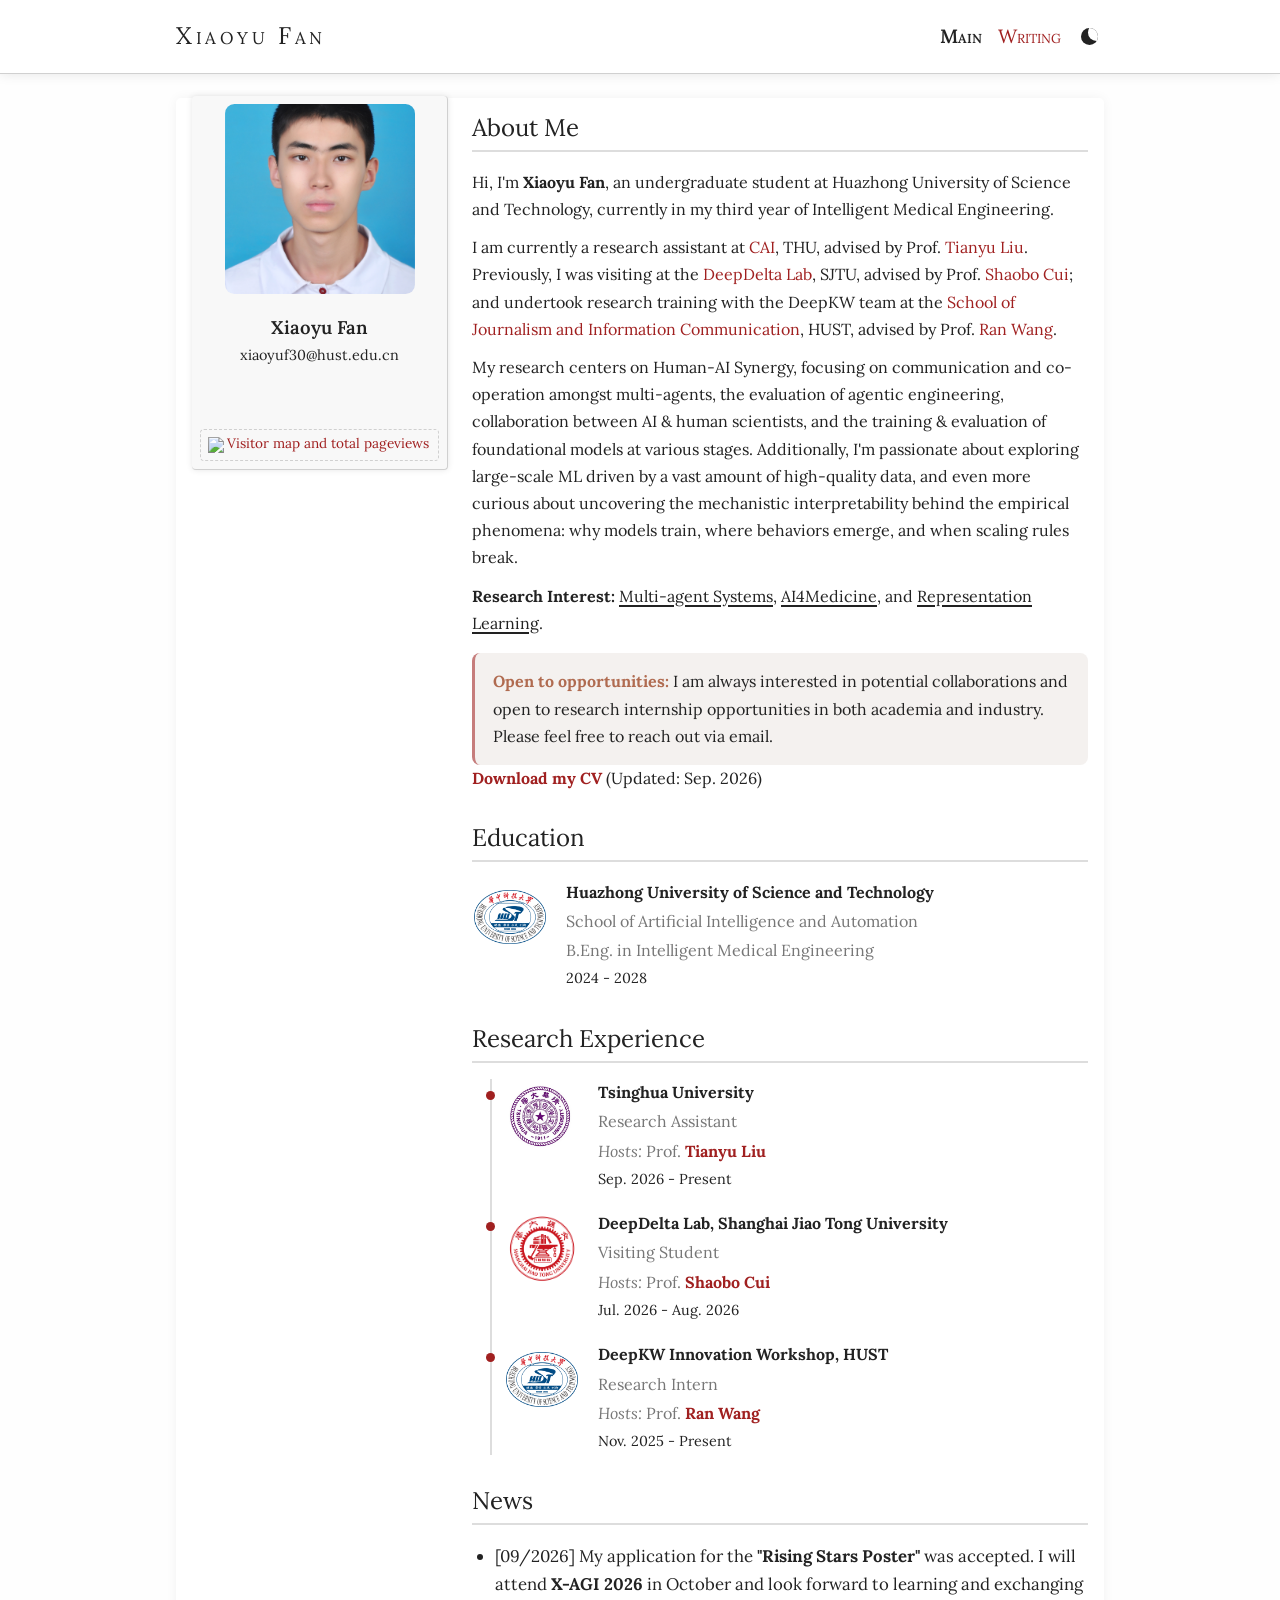
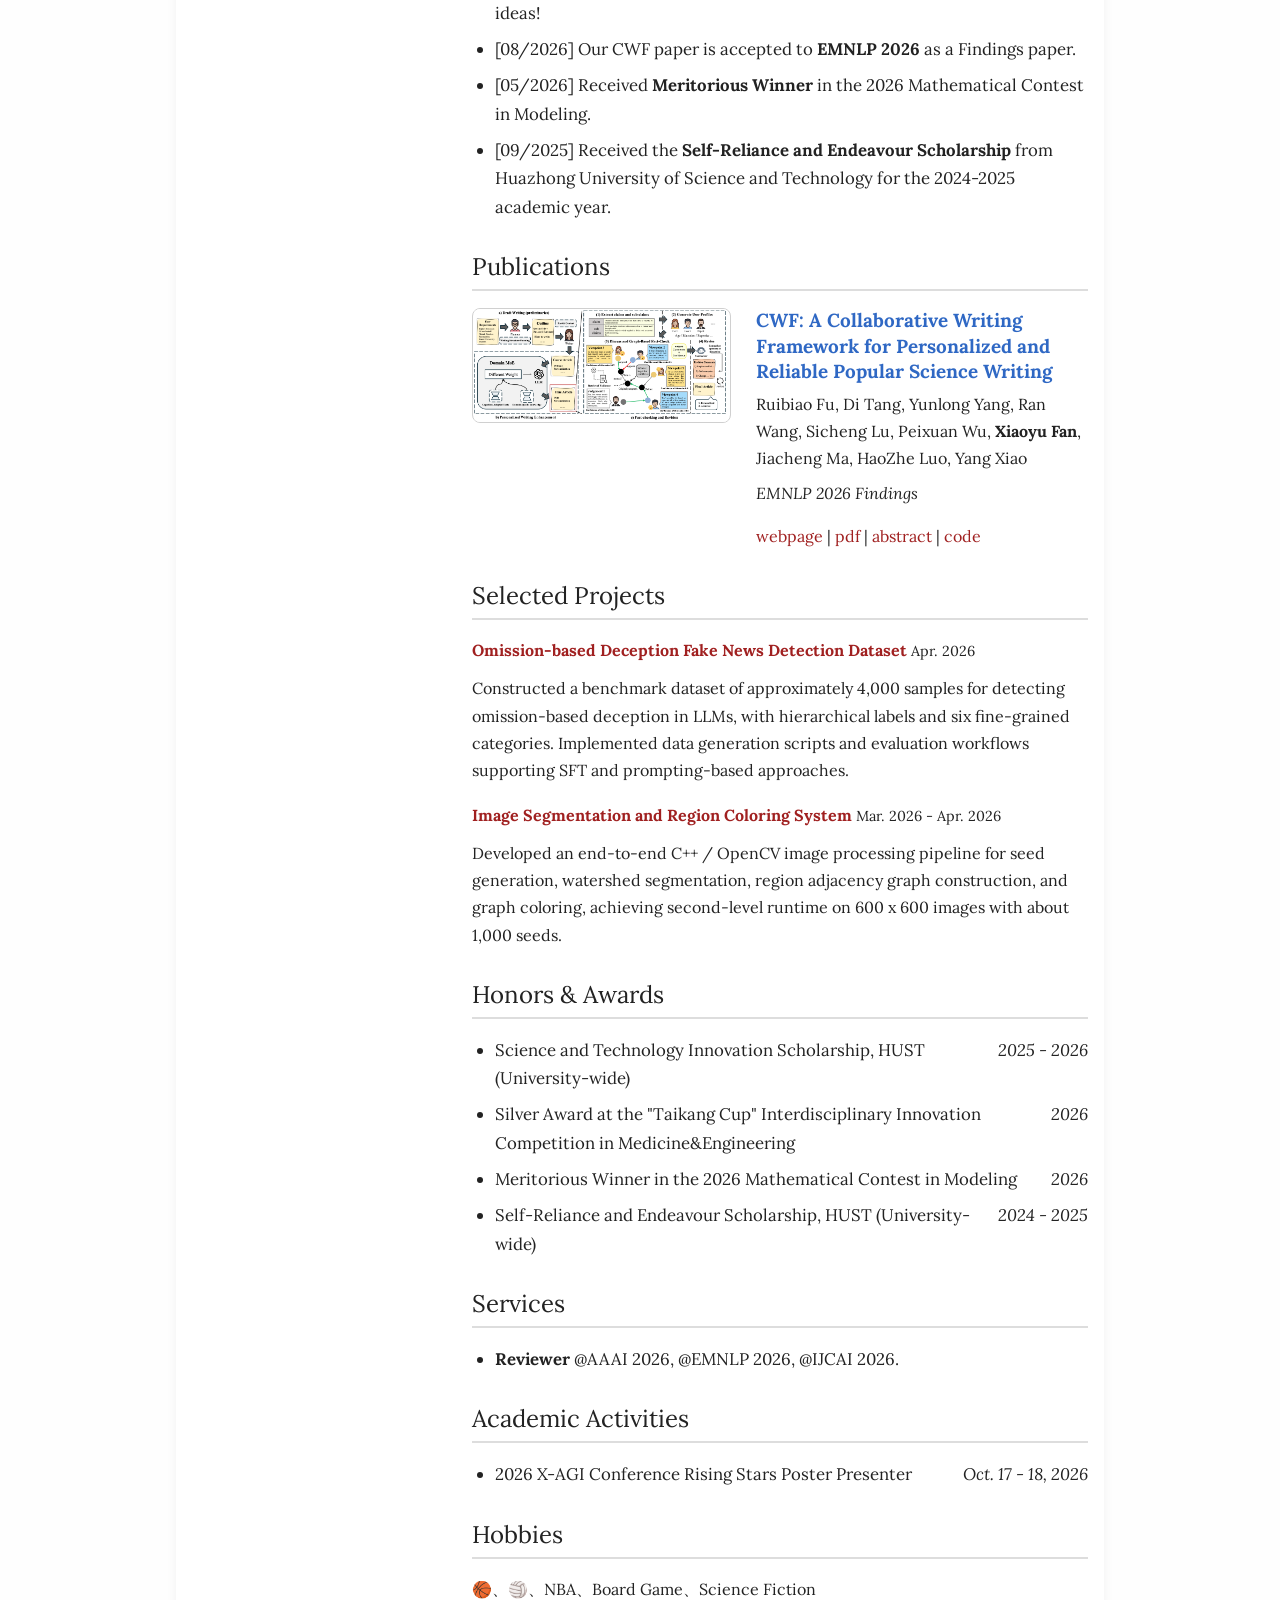
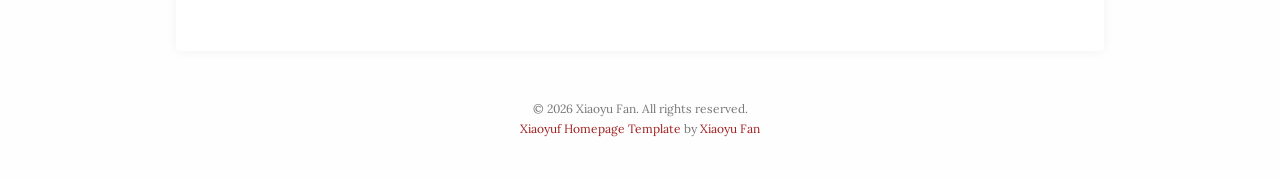
==== index.html @ ead78c70 "Update research introduction" ====
<!DOCTYPE html>
<html lang="en">
<head>
  <meta charset="UTF-8">
  <meta http-equiv="X-UA-Compatible" content="IE=edge">
  <meta name="viewport" content="width=device-width, initial-scale=1">
  <title>Xiaoyu Fan - Homepage</title>
  <meta name="description" content="Xiaoyu Fan's academic homepage for research, projects, publications, and writing.">
  <meta name="keywords" content="Xiaoyu Fan, academic homepage, artificial intelligence, machine learning, research">
  <link rel="icon" href="assets/img/favicon.jpg" type="image/jpeg">

  <link rel="stylesheet" href="https://cdnjs.cloudflare.com/ajax/libs/academicons/1.8.6/css/academicons.min.css" integrity="sha256-uFVgMKfistnJAfoCUQigIl+JfUaP47GrRKjf6CTPVmw=" crossorigin="anonymous">
  <script src="https://kit.fontawesome.com/a860a211d3.js" crossorigin="anonymous"></script>

  <link rel="stylesheet" href="assets/css/font_sans_serif.css">
  <script>try { document.documentElement.dataset.theme = localStorage.getItem('theme') === 'dark' ? 'dark' : 'light'; } catch (error) { document.documentElement.dataset.theme = 'light'; }</script>
  <link rel="stylesheet" href="assets/css/theme-luka.css?v=20260929-moon">
</head>
<body class="theme-luka">
  <nav class="top-nav">
    <div class="nav-container">
      <a class="nav-title" href="index.html">Xiaoyu Fan</a>
      <div class="nav-actions">
        <div class="nav-links fancy" aria-label="Primary navigation">
          <a class="active" href="index.html">Main</a>
          <a href="writing/index.html">Writing</a>
        </div>
        <button class="theme-toggle" type="button" aria-label="Switch to dark mode" title="Switch to dark mode"><span class="theme-moon" aria-hidden="true"></span><span class="theme-sun" aria-hidden="true">☼</span></button>
      </div>
    </div>
  </nav>

  <div class="wrapper">
    <main class="boxed main-layout">
      <header class="sidebar">
        <div class="profile-card">
          <a class="image avatar">
            <img src="assets/img/profile.jpg" alt="Xiaoyu Fan">
          </a>

          <h1 class="site-name">Xiaoyu Fan</h1>
          <p class="site-email">xiaoyuf30@hust.edu.cn</p>

          <div class="social-icons fancy">
            <a class="email-link" href="mailto:xiaoyuf30@hust.edu.cn" title="Email" aria-label="Email"><i class="fa-solid fa-envelope"></i></a>
            <a href="https://github.com/Fanxyjumping" title="GitHub" aria-label="GitHub"><i class="fa-brands fa-github"></i></a>
            <a href="https://scholar.google.com/citations?hl=zh-CN&amp;user=IFHWVOkAAAAJ" title="Google Scholar" aria-label="Google Scholar"><i class="ai ai-google-scholar"></i></a>
            <a href="https://www.linkedin.com/in/xiaoyuf06/" title="LinkedIn" aria-label="LinkedIn"><i class="fa-brands fa-linkedin"></i></a>
            <a href="https://x.com/ShayueFan" title="X" aria-label="X"><i class="fa-brands fa-x-twitter"></i></a>
            <span class="email-copy-status" role="status" aria-live="polite"></span>
          </div>

          <div class="visitor-card">
            <div class="visitor-card-body">
              <a href="https://mapmyvisitors.com/web/1c4mr" title="Visit tracker" target="_blank" rel="noopener">
                <img src="https://mapmyvisitors.com/map.png?cl=080808&amp;w=a&amp;t=y&amp;d=hDqYMrNHViLtYQD2DGAtNehIVOSUNPetPYnB7BPr9dw&amp;co=ffffff&amp;ct=808080&amp;v=4" alt="Visitor map and total pageviews" referrerpolicy="no-referrer">
              </a>
            </div>
          </div>
        </div>
      </header>

      <section class="content">
        <div class="section" id="about">
          <h2 class="section-title">About Me</h2>
          <div class="section-body">
            <p>Hi, I'm <strong>Xiaoyu Fan</strong>, an undergraduate student at Huazhong University of Science and Technology, currently in my third year of Intelligent Medical Engineering.</p>
            <p>I am currently a research assistant at <a href="https://collegeai.tsinghua.edu.cn/" target="_blank" rel="noopener">CAI</a>, THU, advised by Prof. <a href="https://helloworldlty.github.io/" target="_blank" rel="noopener">Tianyu Liu</a>. Previously, I was visiting at the <a href="https://deepdeltalab.github.io/team/" target="_blank" rel="noopener">DeepDelta Lab</a>, SJTU, advised by Prof. <a href="https://shaobo.info/" target="_blank" rel="noopener">Shaobo Cui</a>; and undertook research training with the DeepKW team at the <a href="https://sjic.hust.edu.cn/" target="_blank" rel="noopener">School of Journalism and Information Communication</a>, HUST, advised by Prof. <a href="https://sjic.hust.edu.cn/info/1168/8606.htm" target="_blank" rel="noopener">Ran Wang</a>.</p>
            <p>My research centers on Human-AI Synergy, focusing on communication and co-operation amongst multi-agents, the evaluation of agentic engineering, collaboration between AI &amp; human scientists, and the training &amp; evaluation of foundational models at various stages. Additionally, I'm passionate about exploring large-scale ML driven by a vast amount of high-quality data, and even more curious about uncovering the mechanistic interpretability behind the empirical phenomena: why models train, where behaviors emerge, and when scaling rules break.</p>
            <p><strong>Research Interest:</strong> <span class="research-keyword">Multi-agent Systems</span>, <span class="research-keyword">AI4Medicine</span>, and <span class="research-keyword">Representation Learning</span>.</p>
            <div class="opportunity-box">
              <strong>Open to opportunities:</strong> I am always interested in potential collaborations and open to research internship opportunities in both academia and industry. Please feel free to reach out via email.
            </div>
            <p><strong><a href="assets/cv/CV_XiaoyuFan.pdf?v=20260929" target="_blank" rel="noopener">Download my CV</a></strong> (Updated: Sep. 2026)</p>
          </div>
        </div>

        <div class="section" id="education">
          <h2 class="section-title">Education</h2>
          <div class="section-body">
            <div class="experience-item">
              <img src="assets/img/hust-logo.png" alt="Huazhong University of Science and Technology logo" class="institution-logo">
              <div class="experience-content">
                <p class="exp-title"><strong>Huazhong University of Science and Technology</strong></p>
                <p class="exp-detail">School of Artificial Intelligence and Automation</p>
                <p class="exp-detail">B.Eng. in Intelligent Medical Engineering</p>
                <p class="exp-period">2024 - 2028</p>
              </div>
            </div>
          </div>
        </div>

        <div class="section" id="experience">
          <h2 class="section-title">Research Experience</h2>
          <div class="section-body">
            <div class="timeline-item">
              <div class="experience-item">
                <img src="assets/img/tsinghua-logo.jpg" alt="Tsinghua University logo" class="institution-logo">
                <div class="experience-content">
                  <p class="exp-title"><strong>Tsinghua University</strong></p>
                  <p class="exp-detail">Research Assistant</p>
                  <p class="exp-detail"><em>Hosts:</em> Prof. <strong><a href="https://helloworldlty.github.io/" target="_blank" rel="noopener">Tianyu Liu</a></strong></p>
                  <p class="exp-period">Sep. 2026 - Present</p>
                </div>
              </div>
            </div>

            <div class="timeline-item">
              <div class="experience-item">
                <img src="assets/img/sjtu-logo.png" alt="Shanghai Jiao Tong University logo" class="institution-logo">
                <div class="experience-content">
                  <p class="exp-title"><strong>DeepDelta Lab, Shanghai Jiao Tong University</strong></p>
                  <p class="exp-detail">Visiting Student</p>
                  <p class="exp-detail"><em>Hosts:</em> Prof. <strong><a href="https://shaobo.info" target="_blank" rel="noopener">Shaobo Cui</a></strong></p>
                  <p class="exp-period">Jul. 2026 - Aug. 2026</p>
                </div>
              </div>
            </div>

            <div class="timeline-item">
              <div class="experience-item">
                <img src="assets/img/hust-logo.png" alt="Huazhong University of Science and Technology logo" class="institution-logo">
                <div class="experience-content">
                  <p class="exp-title"><strong>DeepKW Innovation Workshop, HUST</strong></p>
                  <p class="exp-detail">Research Intern</p>
                  <p class="exp-detail"><em>Hosts:</em> Prof. <strong><a href="https://sjic.hust.edu.cn/info/1168/8606.htm" target="_blank" rel="noopener">Ran Wang</a></strong></p>
                  <p class="exp-period">Nov. 2025 - Present</p>
                </div>
              </div>
            </div>
          </div>
        </div>

        <div class="section" id="news">
          <h2 class="section-title">News</h2>
          <div class="section-body">
            <ul class="news-list fancy">
              <li>[09/2026] My application for the <strong>"Rising Stars Poster"</strong> was accepted. I will attend <strong>X-AGI 2026</strong> in October and look forward to learning and exchanging ideas!</li>
              <li>[08/2026] Our CWF paper is accepted to <strong>EMNLP 2026</strong> as a Findings paper.</li>
              <li>[05/2026] Received <strong>Meritorious Winner</strong> in the 2026 Mathematical Contest in Modeling.</li>
              <li>[09/2025] Received the <strong>Self-Reliance and Endeavour Scholarship</strong> from Huazhong University of Science and Technology for the 2024-2025 academic year.</li>
            </ul>
          </div>
        </div>

        <div class="section" id="publications">
          <h2 class="section-title">Publications</h2>
          <div class="section-body">
            <div class="publication-card">
              <div class="publication-preview publication-preview-image">
                <img src="assets/img/overview-of-cwf.png" alt="Overview of the CWF collaborative writing framework" width="3785" height="1677">
              </div>
              <div class="publication-info fancy">
                <h3>CWF: A Collaborative Writing Framework for Personalized and Reliable Popular Science Writing</h3>
                <p class="publication-authors">Ruibiao Fu, Di Tang, Yunlong Yang, Ran Wang, Sicheng Lu, Peixuan Wu, <strong>Xiaoyu Fan</strong>, Jiacheng Ma, HaoZhe Luo, Yang Xiao</p>
                <p class="publication-venue"><em>EMNLP 2026 Findings</em></p>
                <div class="publication-links">
                  <a href="#">webpage</a> |
                  <a href="assets/pdf/CWF_EMNLP_2026_Findings.pdf">pdf</a> |
                  <button class="abstract-button" type="button" aria-expanded="false" aria-controls="publication-abstract">abstract</button> |
                  <a href="https://github.com/DPInnovationWorks/CWF">code</a>
                </div>
                <div class="publication-abstract" id="publication-abstract" hidden>
                  We introduce Personalized and Reliable Popular Science Writing, a novel task that requires adapting scientific explanations to audiences with different cognitive levels while preserving factual accuracy. However, improving personalization often introduces simplifications that increase the risk of hallucination and factual distortion. To address these challenges, we first construct a dataset of 39,134 entries and a reader-centric Personalized Science Communication Benchmark (PSCB) that jointly evaluates audience adaptation and factual accuracy. To reduce data and computational requirements while improving generalization across domains and audiences, we introduce DA-MoE, which explicitly decouples audience adaptation from domain knowledge through separate modeling. To enable robust verification and revision in evidence-scarce scenarios, a multi-agent fact-checking mechanism that augments limited evidence with role-specific agent debate and propagates confidence over a graph is proposed. Experiments on PSCB show that our approach achieves state-of-the-art performance.
                </div>
              </div>
            </div>
          </div>
        </div>

        <div class="section" id="projects">
          <h2 class="section-title">Selected Projects</h2>
          <div class="section-body">
            <div class="project-card fancy">
              <p><strong><a href="https://github.com/Fanxyjumping/omission-deception-benchmark">Omission-based Deception Fake News Detection Dataset</a></strong> <span class="exp-period">Apr. 2026</span></p>
              <p>Constructed a benchmark dataset of approximately 4,000 samples for detecting omission-based deception in LLMs, with hierarchical labels and six fine-grained categories. Implemented data generation scripts and evaluation workflows supporting SFT and prompting-based approaches.</p>
            </div>

            <div class="project-card fancy">
              <p><strong><a href="https://github.com/Fanxyjumping/sampling_colouring">Image Segmentation and Region Coloring System</a></strong> <span class="exp-period">Mar. 2026 - Apr. 2026</span></p>
              <p>Developed an end-to-end C++ / OpenCV image processing pipeline for seed generation, watershed segmentation, region adjacency graph construction, and graph coloring, achieving second-level runtime on 600 x 600 images with about 1,000 seeds.</p>
            </div>
          </div>
        </div>

        <div class="section" id="honors">
          <h2 class="section-title">Honors &amp; Awards</h2>
          <div class="section-body">
            <ul class="honors-list fancy">
              <li><div class="honor-row"><span>Science and Technology Innovation Scholarship, HUST (University-wide)</span><em class="honor-year">2025 - 2026</em></div></li>
              <li><div class="honor-row"><span>Silver Award at the "Taikang Cup" Interdisciplinary Innovation Competition in Medicine&amp;Engineering</span><em class="honor-year">2026</em></div></li>
              <li><div class="honor-row"><span>Meritorious Winner in the 2026 Mathematical Contest in Modeling</span><em class="honor-year">2026</em></div></li>
              <li><div class="honor-row"><span>Self-Reliance and Endeavour Scholarship, HUST (University-wide)</span><em class="honor-year">2024 - 2025</em></div></li>
            </ul>
          </div>
        </div>

        <div class="section" id="services">
          <h2 class="section-title">Services</h2>
          <div class="section-body">
            <ul class="news-list fancy">
              <li><strong>Reviewer</strong> @AAAI 2026, @EMNLP 2026, @IJCAI 2026.</li>
            </ul>
          </div>
        </div>

        <div class="section" id="academic-activities">
          <h2 class="section-title">Academic Activities</h2>
          <div class="section-body">
            <ul class="honors-list fancy">
              <li><div class="honor-row"><span>2026 X-AGI Conference Rising Stars Poster Presenter</span><em class="honor-year">Oct. 17 - 18, 2026</em></div></li>
            </ul>
          </div>
        </div>

        <div class="section" id="hobbies">
          <h2 class="section-title">Hobbies</h2>
          <div class="section-body">
            <p>🏀、🏐、NBA、Board Game、Science Fiction</p>
          </div>
        </div>
      </section>
    </main>

    <footer class="site-footer">
      <p>
        &copy; 2026 Xiaoyu Fan. All rights reserved.
        <br>
        <span class="template-credit"><a href="https://github.com/Fanxyjumping/Xiaoyuf-homepage-template">Xiaoyuf Homepage Template</a> by <a href="https://fanxyjumping.github.io">Xiaoyu Fan</a></span>
      </p>
    </footer>
  </div>

  <script src="assets/js/scale.fix.js"></script>
  <script src="assets/js/theme.js?v=20260929"></script>
  <script>
    (function() {
      const abstractButton = document.querySelector('.abstract-button');
      const abstractPanel = document.getElementById('publication-abstract');

      if (!abstractButton || !abstractPanel) {
        return;
      }

      abstractButton.addEventListener('click', function() {
        const shouldOpen = abstractPanel.hasAttribute('hidden');
        abstractPanel.toggleAttribute('hidden', !shouldOpen);
        abstractButton.setAttribute('aria-expanded', String(shouldOpen));
      });
    })();
  </script>
</body>
</html>
---- assets/css/font_sans_serif.css ----
@import url("https://fonts.googleapis.com/css2?family=Lora:wght@400;500;600&display=swap");
---- assets/css/theme-luka.css ----
/* ============================================
   Luka Homepage adapted with Carlini-inspired
   typography, colors, navigation, and writing pages.
   ============================================ */

html {
  scroll-behavior: smooth;
}

body {
  margin: 0;
}

body.theme-luka,
body.theme-luka *,
body.theme-luka *::before,
body.theme-luka *::after {
  box-sizing: border-box;
}

:root {
  --page-bg: #fefefe;
  --panel-bg: #ffffff;
  --soft-bg: #f8f8f8;
  --text: #222222;
  --muted: #777777;
  --border: #d0d0d0;
  --light-border: #dddddd;
  --accent: #a02020;
  --accent-hover: #c03030;
  --accent-rule: #c44;
  --shadow: rgba(0, 0, 0, 0.08);
  --opportunity-bg: #f4f1ef;
  --nav-bg: #ffffff;
  --preview-bg: #ffffff;
  --preview-shade: rgba(0, 0, 0, 0.02);
  --hairline: rgba(0, 0, 0, 0.2);
}

:root[data-theme="dark"] {
  color-scheme: dark;
  --page-bg: #171717;
  --panel-bg: #1b1b1b;
  --soft-bg: #242424;
  --text: #ffffff;
  --muted: #b6b6b6;
  --border: #515151;
  --light-border: #494949;
  --opportunity-bg: #282323;
  --nav-bg: #1b1b1b;
  --preview-bg: #ffffff;
  --preview-shade: rgba(255, 255, 255, 0.02);
  --hairline: rgba(255, 255, 255, 0.25);
}

body.theme-luka {
  background: var(--page-bg);
  color: var(--text);
  font-family: "Lora", Georgia, "Times New Roman", serif;
  font-size: 16px;
  line-height: 1.7;
  text-rendering: optimizeLegibility;
}

body.theme-luka a {
  color: var(--accent);
  text-decoration: none;
}

body.theme-luka a:hover {
  color: var(--accent-hover);
}

body.theme-luka .fancy a {
  position: relative;
}

body.theme-luka .fancy a::before {
  content: "";
  position: absolute;
  display: block;
  width: 100%;
  height: 2px;
  bottom: 0;
  left: 0;
  background-color: var(--accent-rule);
  transform: scaleX(0);
  transition: transform 0.3s ease;
}

body.theme-luka .fancy a:hover::before {
  transform: scaleX(0.99);
}

body.theme-luka .top-nav {
  width: 100%;
  min-height: 3.5em;
  padding: 1em 0;
  background: var(--nav-bg);
  border-bottom: 1px solid var(--border);
  box-shadow: 0 0 12px rgba(0, 0, 0, 0.1);
  position: sticky;
  top: 0;
  z-index: 1000;
}

body.theme-luka .nav-container {
  width: 100%;
  max-width: 60em;
  margin: 0 auto;
  padding: 0 1em;
  display: flex;
  align-items: center;
  justify-content: space-between;
  gap: 2em;
}

body.theme-luka .nav-title {
  color: var(--text);
  font-size: 150%;
  font-variant: small-caps;
  letter-spacing: 0.15em;
  white-space: nowrap;
}

body.theme-luka .nav-links {
  display: flex;
  align-items: center;
  gap: 0.8em;
  font-size: 120%;
  font-variant: small-caps;
}

body.theme-luka .nav-actions {
  display: flex;
  align-items: center;
  gap: 0.9em;
  flex-shrink: 0;
}

body.theme-luka .theme-toggle {
  width: 1.5em;
  height: 1.5em;
  display: inline-flex;
  align-items: center;
  justify-content: center;
  padding: 0;
  border: 0;
  background: transparent;
  color: var(--text);
  font: inherit;
  font-size: 1.2em;
  line-height: 1;
  cursor: pointer;
}

body.theme-luka .theme-moon {
  position: relative;
  display: block;
  width: 0.9em;
  height: 0.9em;
  overflow: hidden;
  border-radius: 50%;
  background: currentColor;
}

body.theme-luka .theme-moon::after {
  content: "";
  position: absolute;
  top: -0.2em;
  left: 0.35em;
  width: 0.9em;
  height: 0.9em;
  border-radius: 50%;
  background: var(--nav-bg);
}

body.theme-luka .theme-toggle:hover {
  opacity: 0.7;
}

body.theme-luka .theme-toggle:focus-visible {
  outline: 2px solid var(--accent);
  outline-offset: 3px;
}

body.theme-luka .theme-sun,
:root[data-theme="dark"] body.theme-luka .theme-moon {
  display: none;
}

:root[data-theme="dark"] body.theme-luka .theme-sun {
  display: inline;
}

body.theme-luka .nav-links a {
  color: var(--accent);
}

body.theme-luka .nav-links a.active {
  color: var(--text);
  font-weight: 600;
}

body.theme-luka .wrapper {
  width: 100%;
  max-width: 60em;
  margin: 0 auto;
  padding: 1.5em 1em 1em;
}

body.theme-luka .main-layout {
  display: grid;
  grid-template-columns: 16em minmax(0, 1fr);
  gap: 1.5em;
  align-items: start;
}

body.theme-luka .boxed {
  background: var(--panel-bg);
  border-radius: 5px;
  box-shadow: 0 0 12px rgba(0, 0, 0, 0.05);
  padding: 1em;
}

body.theme-luka .sidebar {
  position: fixed;
  top: 6em;
  left: max(2em, calc(50% - 30em + 2em));
  width: 16em;
  z-index: 10;
}

body.theme-luka .profile-card {
  background: var(--soft-bg);
  border-right: 1px solid var(--border);
  border-bottom: 1px solid var(--border);
  border-radius: 4px;
  box-shadow: 0 0 6px rgba(0, 0, 0, 0.1);
  padding: 8px;
  text-align: center;
}

body.theme-luka .image.avatar {
  display: block;
  margin: 0 auto 0.8em;
}

body.theme-luka .image.avatar img {
  width: 100%;
  max-width: 190px;
  aspect-ratio: 1;
  border-radius: 5%;
  object-fit: cover;
}

body.theme-luka .site-name {
  margin: 0;
  color: var(--text);
  font-size: 1.15em;
  font-weight: 600;
  line-height: 1.35;
}

body.theme-luka .site-email {
  margin: 0.2em 0 0.55em;
  color: var(--text);
  font-size: 0.9em;
  word-break: break-all;
}

body.theme-luka .social-icons {
  position: relative;
  display: flex;
  justify-content: center;
  align-items: center;
  flex-wrap: nowrap;
  gap: 0.35em;
}

body.theme-luka .email-copy-status {
  position: absolute;
  top: 100%;
  left: 0;
  right: 0;
  min-height: 1.2em;
  color: var(--text);
  font-size: 0.75em;
  line-height: 1.2;
  pointer-events: none;
}

body.theme-luka .social-icons a {
  width: 1.7em;
  height: 1.7em;
  display: inline-flex;
  align-items: center;
  justify-content: center;
  font-size: 1.25em;
  line-height: 1;
  white-space: nowrap;
}

body.theme-luka .visitor-card {
  margin: 1.25em auto 0;
  padding: 0.45em;
  border: 1px dashed var(--border);
  border-radius: 4px;
  color: var(--muted);
  text-align: center;
}

body.theme-luka .visitor-card-title {
  margin-bottom: 0.4em;
  color: var(--text);
  font-size: 0.95em;
  font-variant: small-caps;
  letter-spacing: 0.08em;
}

body.theme-luka .visitor-card-body {
  font-size: 0.85em;
  line-height: 1;
}

body.theme-luka .visitor-card-body img {
  display: block;
  width: 100%;
  height: auto;
  border: 0;
}

body.theme-luka .content {
  grid-column: 2;
  min-width: 0;
}

body.theme-luka .section {
  margin-bottom: 2em;
}

body.theme-luka .section-title,
body.theme-luka .page-title {
  margin: 0 0 0.7em;
  padding-bottom: 0.35em;
  border-bottom: 2px solid var(--light-border);
  color: var(--text);
  font-size: 1.5em;
  font-weight: 400;
  line-height: 1.15;
}

body.theme-luka .section-body p,
body.theme-luka .article-body p {
  margin: 0 0 0.7em;
}

body.theme-luka .opportunity-box {
  margin-top: 1em;
  padding: 0.95em 1.1em;
  border-left: 3px solid rgba(160, 32, 32, 0.55);
  border-radius: 8px;
  background: var(--opportunity-bg);
  color: var(--text);
}

body.theme-luka .opportunity-box strong {
  color: #b06b50;
}

body.theme-luka .research-keyword {
  text-decoration-line: underline;
  text-decoration-color: var(--text);
  text-decoration-thickness: 1.5px;
  text-underline-offset: 0.16em;
}

body.theme-luka .timeline-item {
  position: relative;
  margin-left: 1.1em;
  padding-left: 0.8em;
  padding-bottom: 1.1em;
  border-left: 2px solid var(--light-border);
}

body.theme-luka .timeline-item:last-child {
  padding-bottom: 0;
}

body.theme-luka .timeline-item::before {
  content: "";
  position: absolute;
  left: -0.38em;
  top: 0.7em;
  width: 0.6em;
  height: 0.6em;
  border-radius: 50%;
  background: var(--accent);
}

body.theme-luka .experience-item {
  display: flex;
  align-items: flex-start;
  gap: 1.1em;
}

body.theme-luka .institution-logo {
  width: 76px;
  height: 76px;
  flex-shrink: 0;
  object-fit: contain;
  padding: 2px;
}

body.theme-luka .experience-content p {
  margin: 0 0 0.12em;
}

body.theme-luka .exp-title {
  color: var(--text);
}

body.theme-luka .exp-detail,
body.theme-luka .pub-content .author {
  color: var(--muted);
}

body.theme-luka .exp-period,
body.theme-luka .pub-content .periodical,
body.theme-luka .post-date,
body.theme-luka .article-date {
  font-size: 0.9em;
}

body.theme-luka .exp-period {
  color: var(--text);
}

body.theme-luka .pub-content .periodical,
body.theme-luka .post-date,
body.theme-luka .article-date {
  color: var(--muted);
}

body.theme-luka .publications ol.bibliography {
  list-style: none;
  padding: 0;
  margin: 0;
}

body.theme-luka .publications ol.bibliography li {
  margin-bottom: 1em;
  padding-left: 1em;
  border-left: 3px solid var(--light-border);
}

body.theme-luka .pub-content .title {
  color: var(--text);
  font-weight: 600;
}

body.theme-luka .project-card {
  line-height: 1.7;
}

body.theme-luka .project-card + .project-card {
  margin-top: 1.1em;
}

body.theme-luka .honors-list {
  margin: 0;
  padding-left: 1.35em;
  color: var(--text);
  font-size: 1.05em;
  font-weight: 400;
}

body.theme-luka .honors-list li {
  margin-bottom: 0.45em;
  padding-bottom: 0;
}

body.theme-luka .honor-row {
  display: grid;
  grid-template-columns: minmax(0, 1fr) auto;
  align-items: baseline;
  gap: 1em;
}

body.theme-luka .honor-year {
  color: var(--text);
  font-style: italic;
  font-weight: 400;
  white-space: nowrap;
}

body.theme-luka .news-list {
  margin: 0;
  padding-left: 1.35em;
  font-size: 1.05em;
}

body.theme-luka .news-list li {
  margin-bottom: 0.45em;
  padding-bottom: 0;
}

body.theme-luka .publication-card {
  display: grid;
  grid-template-columns: minmax(180px, 42%) minmax(0, 1fr);
  gap: 1.6em;
  align-items: start;
}

body.theme-luka .publication-preview {
  min-height: 150px;
  aspect-ratio: 16 / 9;
  display: flex;
  align-items: center;
  justify-content: center;
  border: 1px dashed var(--border);
  border-radius: 8px;
  background:
    linear-gradient(135deg, rgba(160, 32, 32, 0.06), var(--preview-shade)),
    var(--soft-bg);
  color: var(--muted);
  text-align: center;
  padding: 1em;
}

body.theme-luka .publication-preview-image {
  min-height: 0;
  aspect-ratio: 3785 / 1677;
  padding: 0;
  overflow: hidden;
  border-style: solid;
  background: var(--preview-bg);
}

body.theme-luka .publication-preview img {
  width: 100%;
  height: 100%;
  max-width: 100%;
  display: block;
  object-fit: contain;
}

body.theme-luka .publication-info h3 {
  margin: 0 0 0.35em;
  color: #2f68c4;
  font-size: 1.18em;
  line-height: 1.35;
}

body.theme-luka .publication-info p {
  margin: 0 0 0.45em;
}

body.theme-luka .publication-authors,
body.theme-luka .publication-venue {
  color: var(--text);
}

body.theme-luka .publication-links {
  margin-top: 1em;
}

body.theme-luka .abstract-button {
  padding: 0;
  border: 0;
  background: transparent;
  font: inherit;
  display: inline;
  color: var(--accent);
  cursor: pointer;
}

body.theme-luka .abstract-button:hover {
  color: var(--accent-hover);
}

body.theme-luka .publication-abstract {
  margin-top: 0.85em;
  color: var(--text);
  font-size: 0.9em;
  font-style: italic;
  line-height: 1.55;
}

body.theme-luka .writing-layout {
  max-width: 68em;
}

body.theme-luka .writing-grid {
  display: grid;
  grid-template-columns: 8em minmax(0, 1fr);
  gap: 1.2em;
  align-items: start;
}

body.theme-luka .year-sidebar {
  position: sticky;
  top: 6em;
  padding: 0.75em 0.55em;
}

body.theme-luka .year-sidebar-title {
  margin-bottom: 0.25em;
  color: var(--text);
  font-size: 1.05em;
  font-variant: small-caps;
}

body.theme-luka .year-sidebar-links {
  display: flex;
  flex-direction: column;
  gap: 0.15em;
  font-size: 1.15em;
  line-height: 1.45;
}

body.theme-luka .writing-content {
  min-width: 0;
}

body.theme-luka .writing-intro {
  margin-bottom: 1.4em;
}

body.theme-luka .post-list {
  list-style: none;
  padding: 0;
  margin: 0;
}

body.theme-luka .post-item {
  margin-bottom: 1.3em;
  padding-bottom: 1.1em;
  border-bottom: 1px solid var(--light-border);
}

body.theme-luka .post-title {
  margin: 0 0 0.2em;
  font-size: 1.12em;
  font-weight: 600;
}

body.theme-luka .post-summary {
  margin: 0.25em 0 0;
  color: var(--text);
}

body.theme-luka .article-header {
  margin-bottom: 1em;
}

body.theme-luka .article-title {
  margin: 0 0 0.35em;
  color: var(--text);
  font-size: 2em;
  font-weight: 400;
  line-height: 1.15;
}

body.theme-luka .article-meta {
  margin: 0;
  color: var(--muted);
}

body.theme-luka .article-body {
  padding-top: 0.5em;
  font-size: 14pt;
}

body.theme-luka .article-body h3 {
  margin: 1.4em 0 0.45em;
  font-size: 1.25em;
  font-weight: 400;
}

body.theme-luka .article-body img {
  display: block;
  max-width: 100%;
  height: auto;
  margin: 1em auto;
  border-radius: 5px;
}

body.theme-luka .article-body blockquote {
  margin: 1em 0;
  padding: 0.2em 1em;
  border-left: 3px solid var(--light-border);
  color: var(--muted);
}

body.theme-luka .article-body table {
  width: 100%;
  margin: 1em 0;
  border-collapse: collapse;
  font-size: 0.9em;
}

body.theme-luka .article-body th,
body.theme-luka .article-body td {
  padding: 0.45em 0.55em;
  border: 1px solid var(--light-border);
  vertical-align: top;
}

body.theme-luka .article-body th {
  background: var(--soft-bg);
  font-weight: 600;
}

body.theme-luka .article-body code {
  font-family: "SFMono-Regular", Consolas, monospace;
  font-size: 0.9em;
}

body.theme-luka .article-body pre {
  overflow-x: auto;
  padding: 0.8em;
  background: var(--soft-bg);
  border-radius: 5px;
}

body.theme-luka hr {
  display: block;
  margin: 0.9em 0;
  border: 0;
  border-top: 1px solid var(--hairline);
}

body.theme-luka .site-footer {
  width: 100%;
  padding: 3em 0 1em;
  color: var(--muted);
  text-align: center;
  font-size: 0.75em;
}

body.theme-luka h1,
body.theme-luka h2,
body.theme-luka h3,
body.theme-luka h4,
body.theme-luka strong {
  color: var(--text);
}

@media all and (max-width: 700px) {
  body.theme-luka .nav-container {
    align-items: flex-start;
    flex-direction: column;
    gap: 0.4em;
  }

  body.theme-luka .nav-title {
    font-size: 135%;
  }

  body.theme-luka .nav-links {
    font-size: 110%;
  }

  body.theme-luka .nav-actions {
    width: 100%;
    justify-content: space-between;
  }

  body.theme-luka .main-layout {
    grid-template-columns: 1fr;
  }

  body.theme-luka .sidebar {
    position: static;
    width: auto;
  }

  body.theme-luka .content {
    grid-column: auto;
  }

  body.theme-luka .profile-card {
    max-width: 18em;
    margin: 0 auto;
  }

  body.theme-luka .publication-card {
    grid-template-columns: 1fr;
    gap: 1em;
  }

  body.theme-luka .honor-row {
    grid-template-columns: 1fr;
    gap: 0;
  }

  body.theme-luka .honor-year {
    justify-self: end;
  }

  body.theme-luka .writing-grid {
    grid-template-columns: 1fr;
  }

  body.theme-luka .year-sidebar {
    position: static;
  }

  body.theme-luka .year-sidebar-links {
    flex-direction: row;
    flex-wrap: wrap;
    gap: 0.8em;
  }

  body.theme-luka .article-title {
    font-size: 1.55em;
  }
}
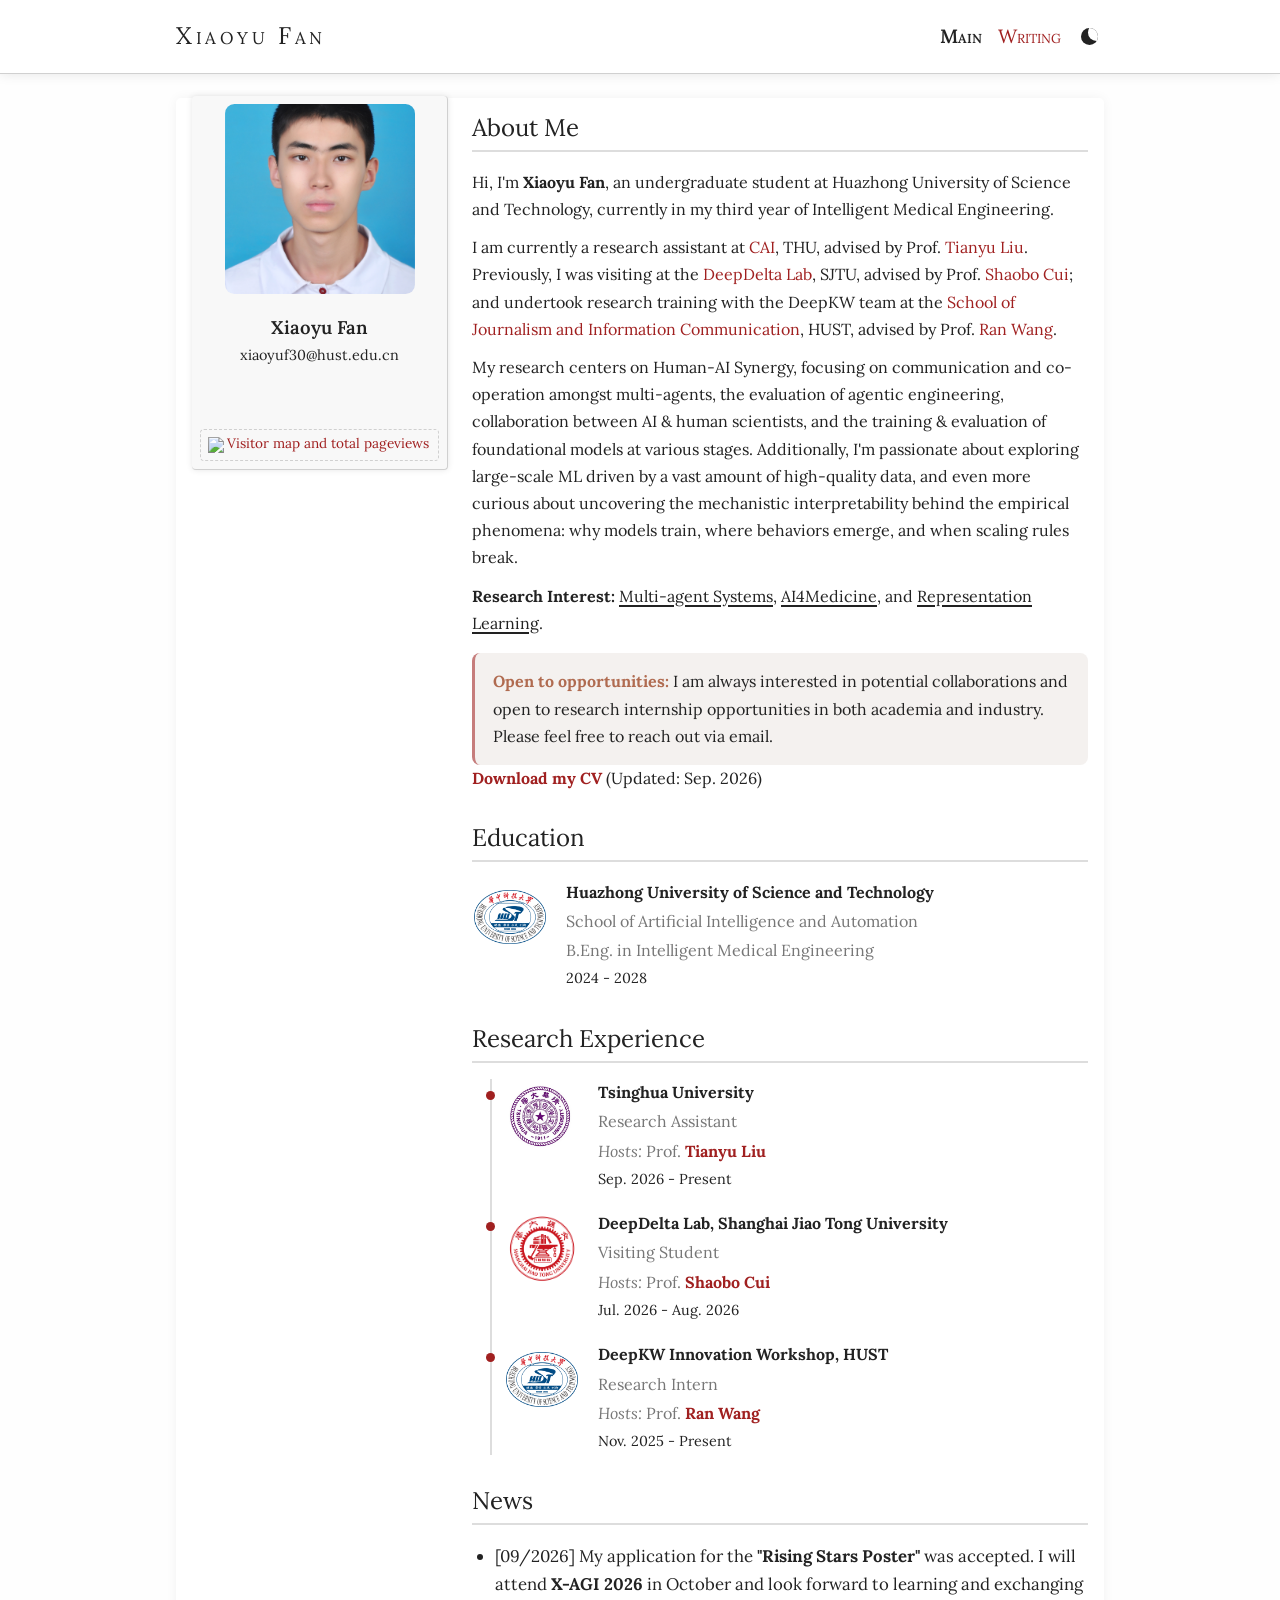
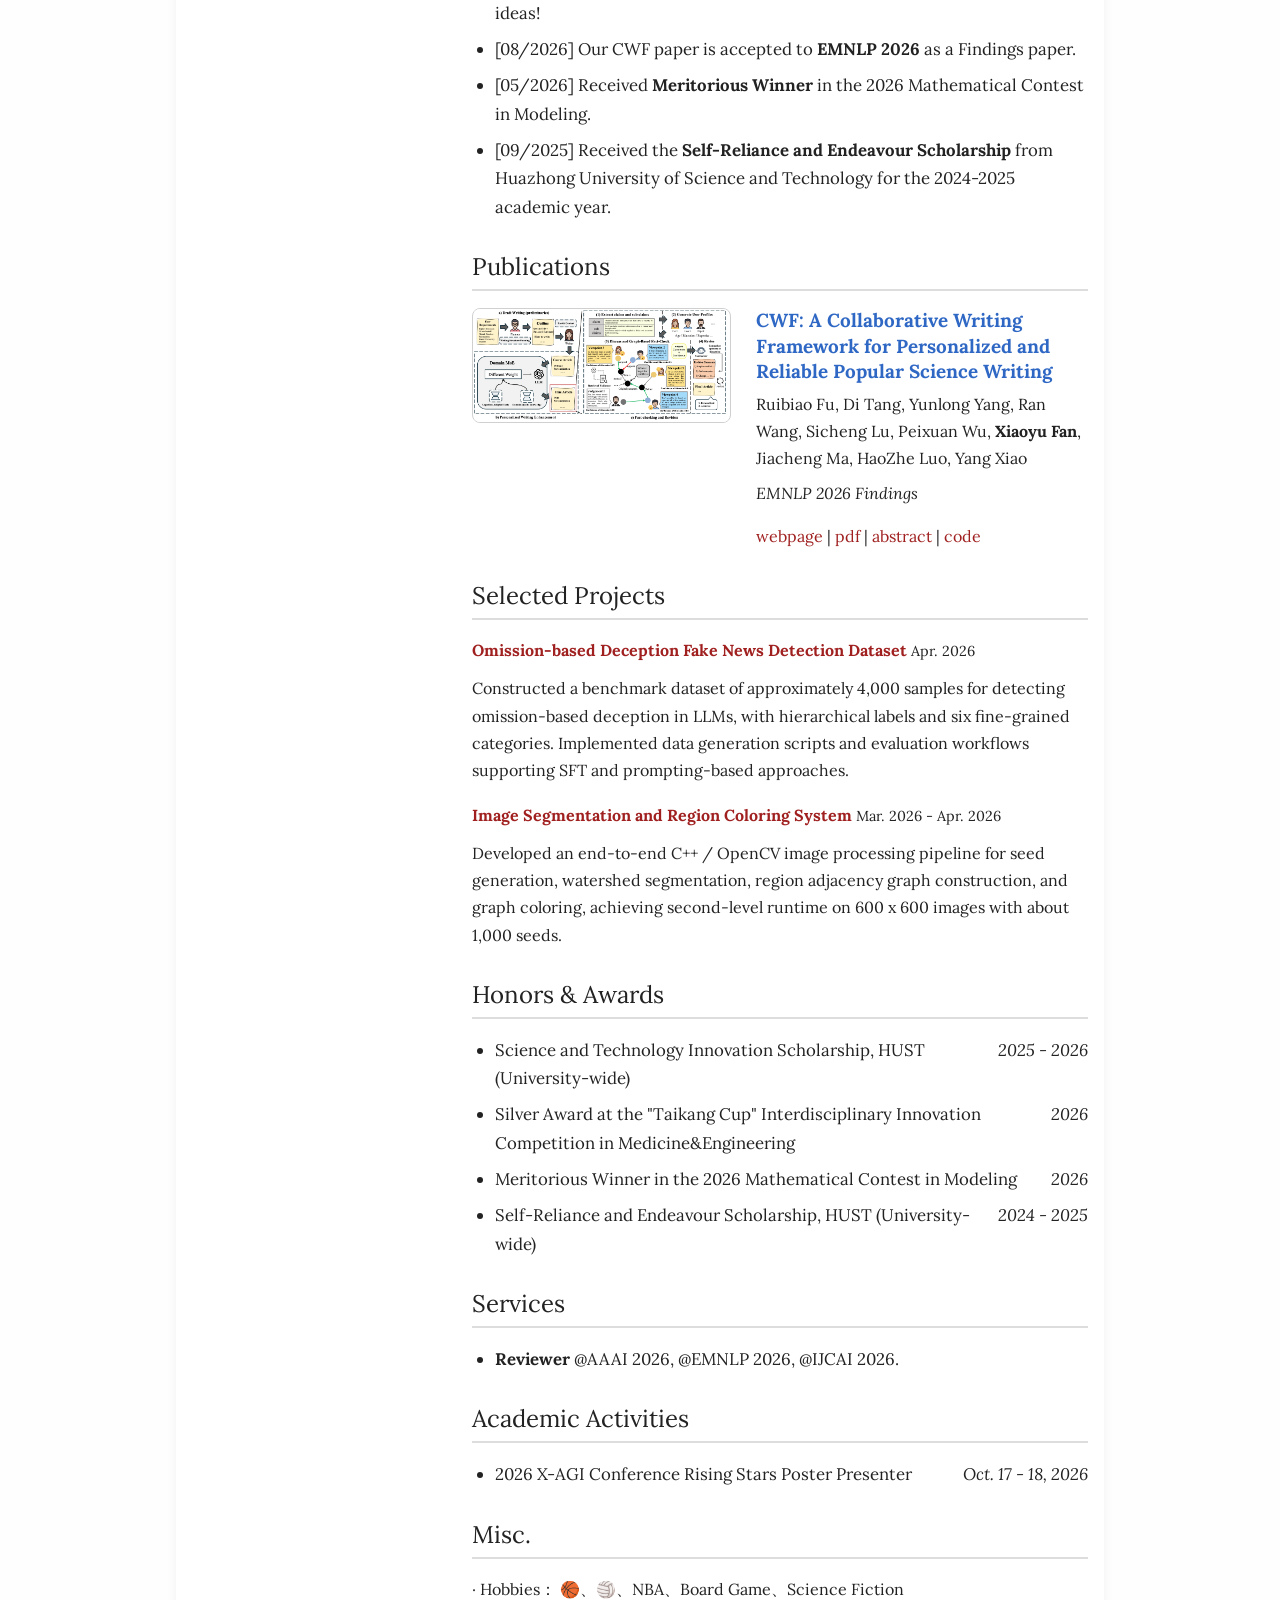
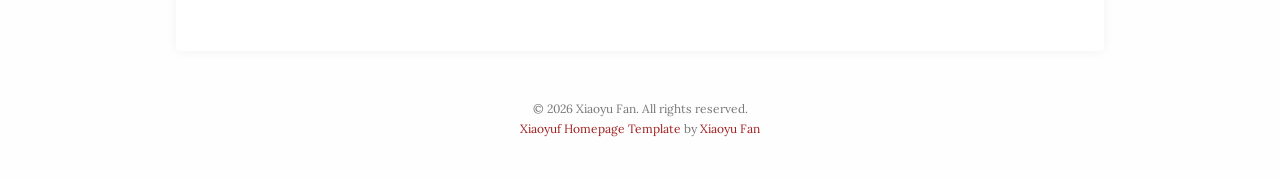
==== commit 427f2aa2: "Update Writing intro and Misc section text" ====
--- a/index.html
+++ b/index.html
@@ -214,9 +214,9 @@
         </div>
 
         <div class="section" id="hobbies">
-          <h2 class="section-title">Hobbies</h2>
-          <div class="section-body">
-            <p>🏀、🏐、NBA、Board Game、Science Fiction</p>
+          <h2 class="section-title">Misc.</h2>
+          <div class="section-body">
+            <p>· Hobbies： 🏀、🏐、NBA、Board Game、Science Fiction</p>
           </div>
         </div>
       </section>
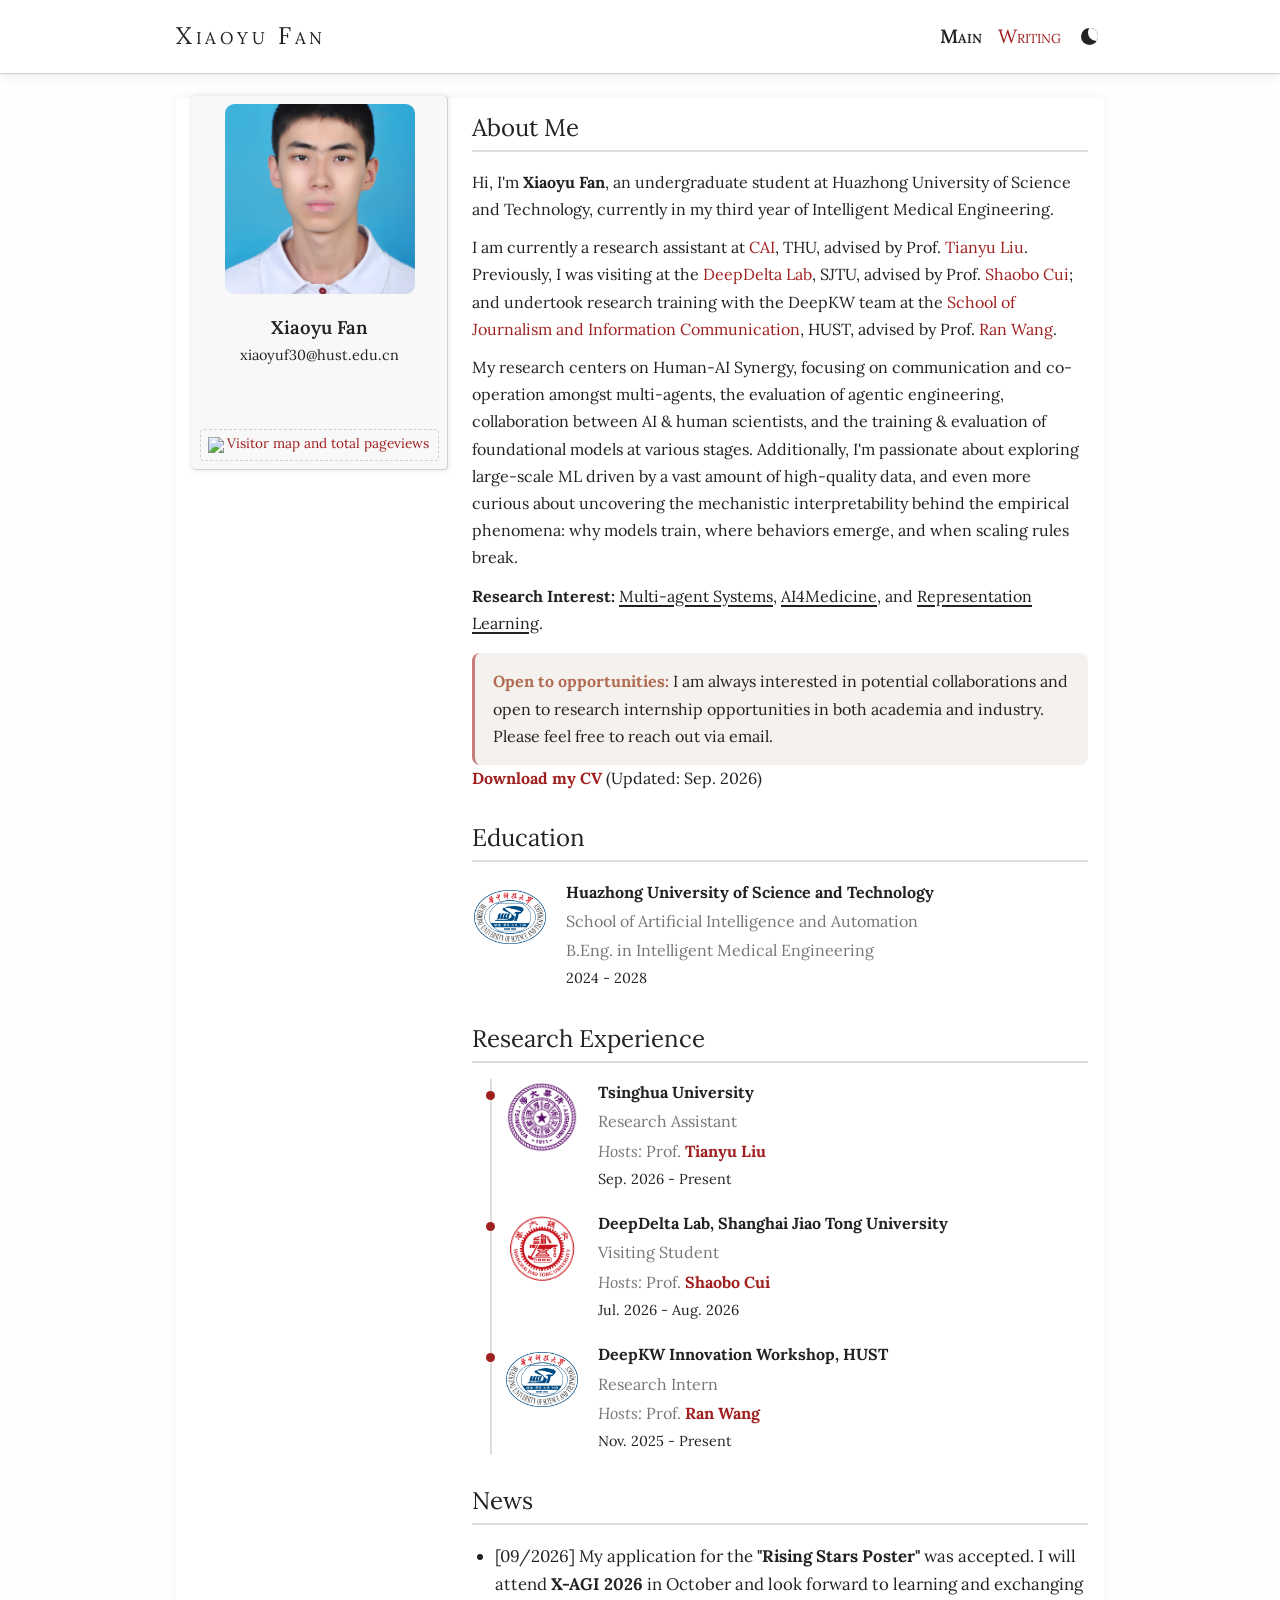
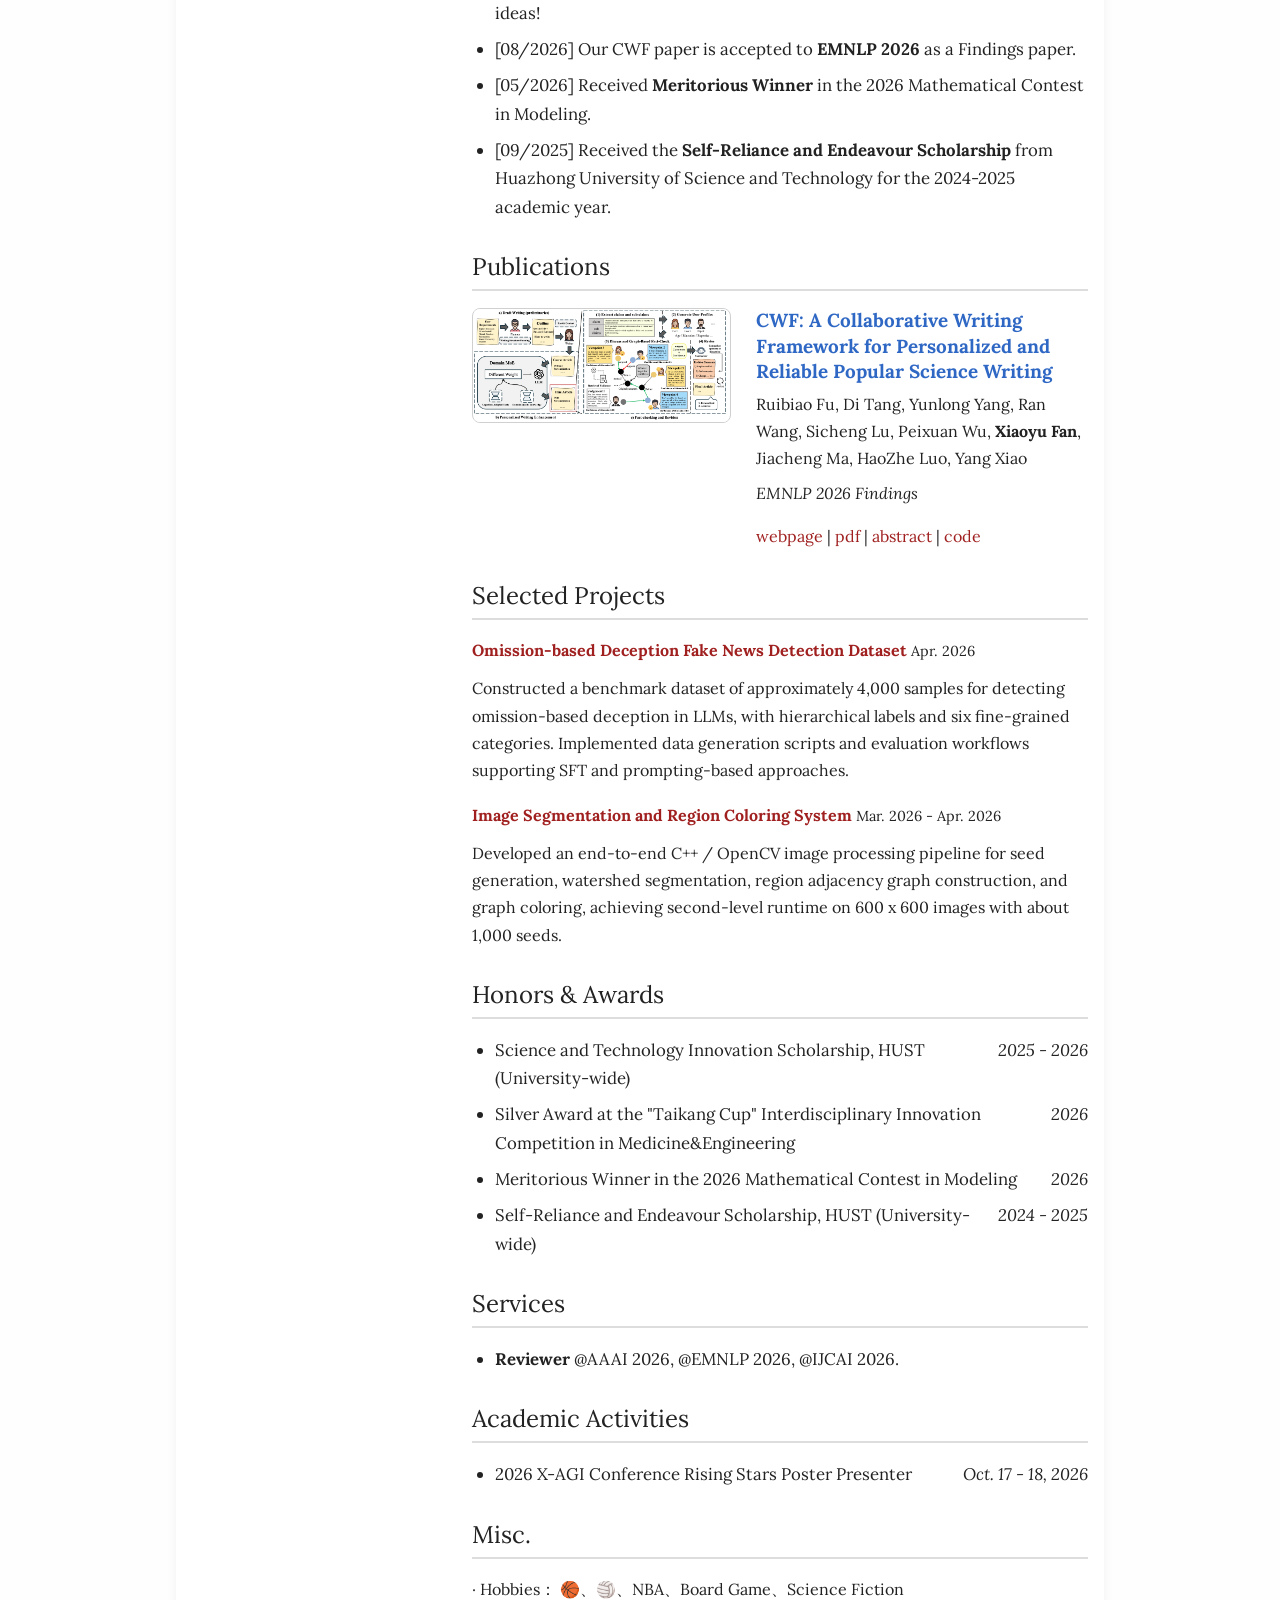
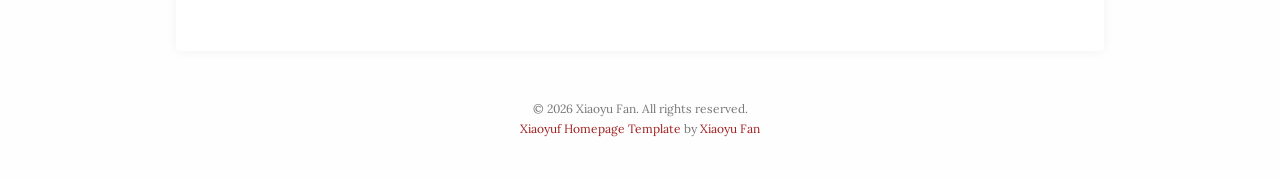
==== commit d4e4bd11: "Use transparent Tsinghua seal on homepage" ====
--- a/index.html
+++ b/index.html
@@ -95,7 +95,7 @@
           <div class="section-body">
             <div class="timeline-item">
               <div class="experience-item">
-                <img src="assets/img/tsinghua-logo.jpg" alt="Tsinghua University logo" class="institution-logo">
+                <img src="assets/img/tsinghua-logo.png" alt="Tsinghua University logo" class="institution-logo">
                 <div class="experience-content">
                   <p class="exp-title"><strong>Tsinghua University</strong></p>
                   <p class="exp-detail">Research Assistant</p>
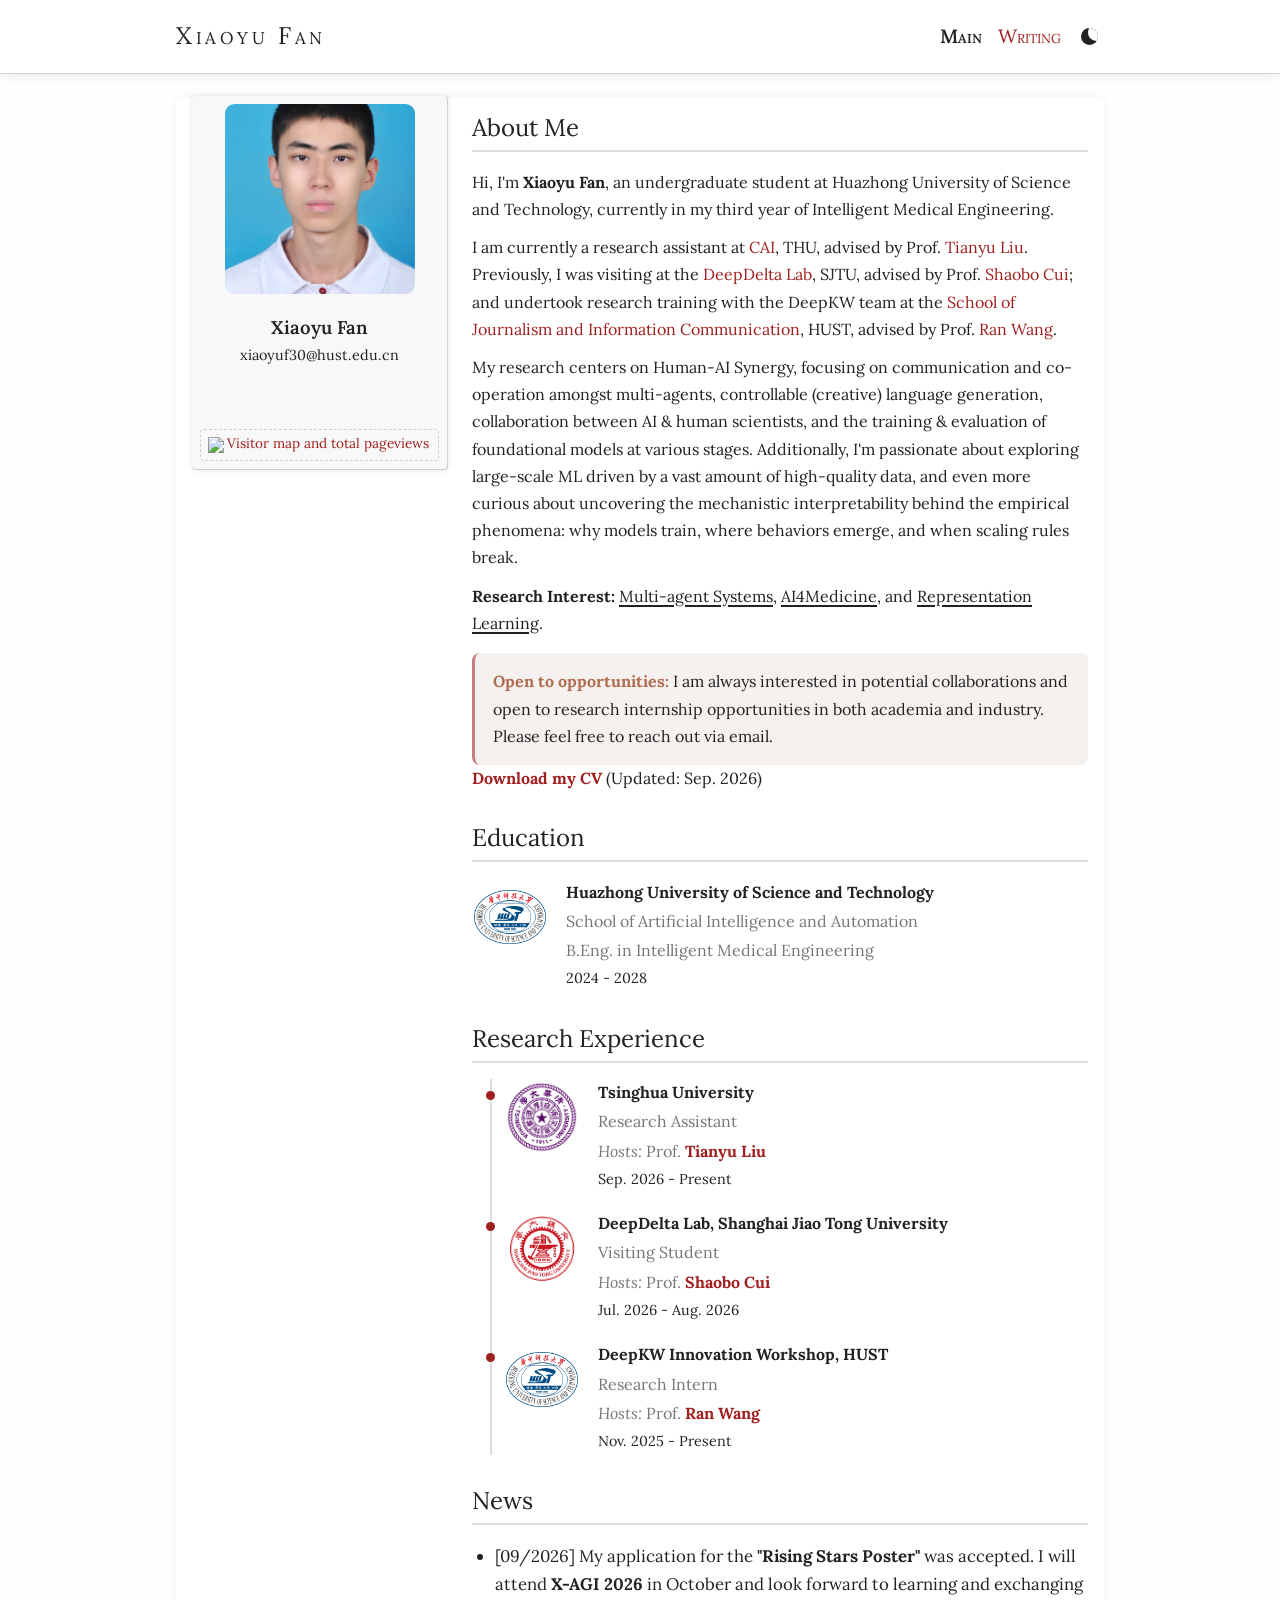
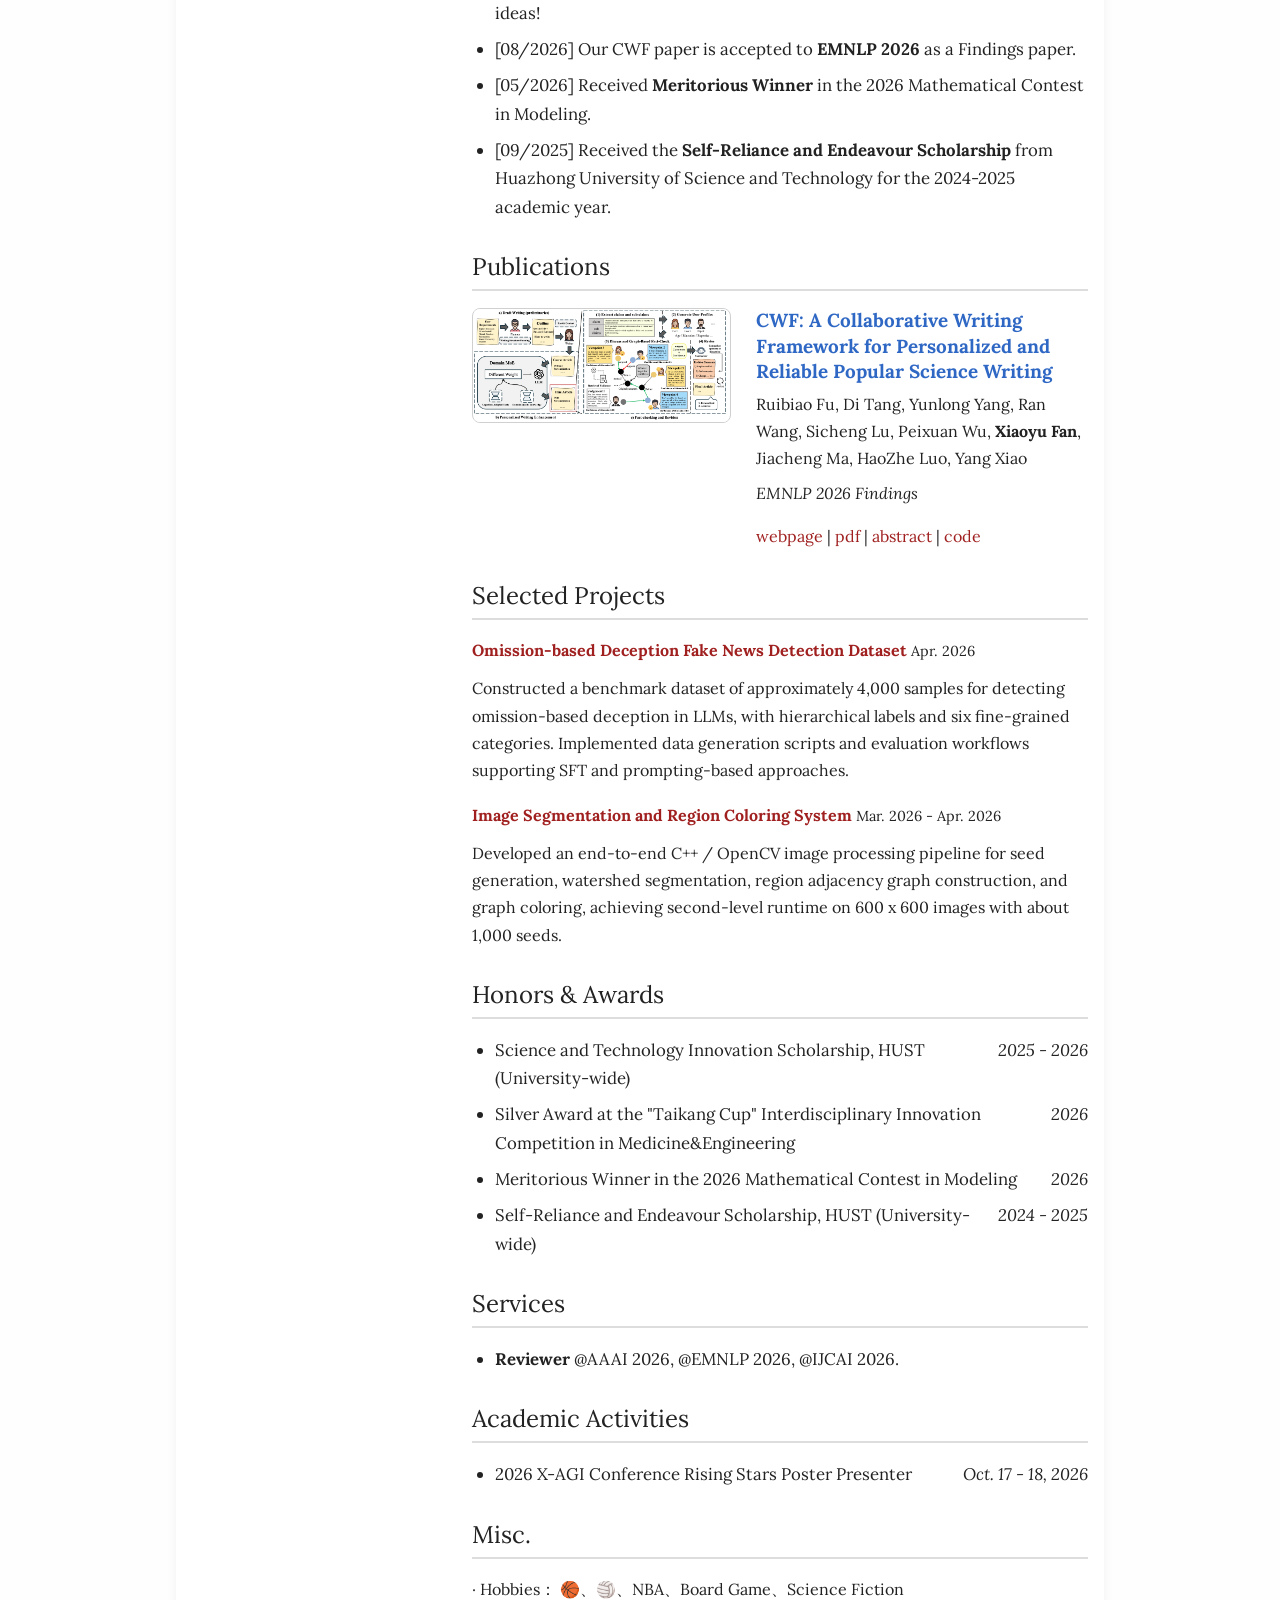
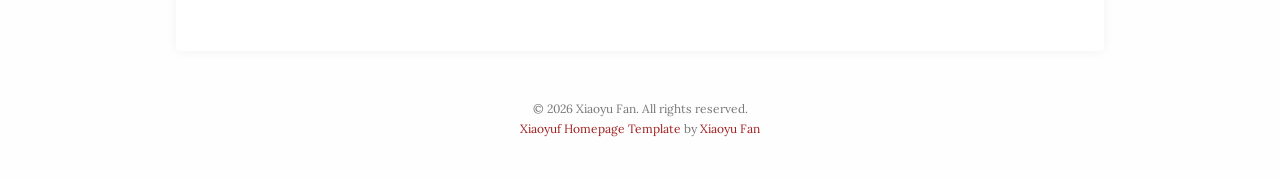
==== commit d612b608: "Update About Me research focus wording" ====
--- a/index.html
+++ b/index.html
@@ -66,7 +66,7 @@
           <div class="section-body">
             <p>Hi, I'm <strong>Xiaoyu Fan</strong>, an undergraduate student at Huazhong University of Science and Technology, currently in my third year of Intelligent Medical Engineering.</p>
             <p>I am currently a research assistant at <a href="https://collegeai.tsinghua.edu.cn/" target="_blank" rel="noopener">CAI</a>, THU, advised by Prof. <a href="https://helloworldlty.github.io/" target="_blank" rel="noopener">Tianyu Liu</a>. Previously, I was visiting at the <a href="https://deepdeltalab.github.io/team/" target="_blank" rel="noopener">DeepDelta Lab</a>, SJTU, advised by Prof. <a href="https://shaobo.info/" target="_blank" rel="noopener">Shaobo Cui</a>; and undertook research training with the DeepKW team at the <a href="https://sjic.hust.edu.cn/" target="_blank" rel="noopener">School of Journalism and Information Communication</a>, HUST, advised by Prof. <a href="https://sjic.hust.edu.cn/info/1168/8606.htm" target="_blank" rel="noopener">Ran Wang</a>.</p>
-            <p>My research centers on Human-AI Synergy, focusing on communication and co-operation amongst multi-agents, the evaluation of agentic engineering, collaboration between AI &amp; human scientists, and the training &amp; evaluation of foundational models at various stages. Additionally, I'm passionate about exploring large-scale ML driven by a vast amount of high-quality data, and even more curious about uncovering the mechanistic interpretability behind the empirical phenomena: why models train, where behaviors emerge, and when scaling rules break.</p>
+            <p>My research centers on Human-AI Synergy, focusing on communication and co-operation amongst multi-agents, controllable (creative) language generation, collaboration between AI &amp; human scientists, and the training &amp; evaluation of foundational models at various stages. Additionally, I'm passionate about exploring large-scale ML driven by a vast amount of high-quality data, and even more curious about uncovering the mechanistic interpretability behind the empirical phenomena: why models train, where behaviors emerge, and when scaling rules break.</p>
             <p><strong>Research Interest:</strong> <span class="research-keyword">Multi-agent Systems</span>, <span class="research-keyword">AI4Medicine</span>, and <span class="research-keyword">Representation Learning</span>.</p>
             <div class="opportunity-box">
               <strong>Open to opportunities:</strong> I am always interested in potential collaborations and open to research internship opportunities in both academia and industry. Please feel free to reach out via email.
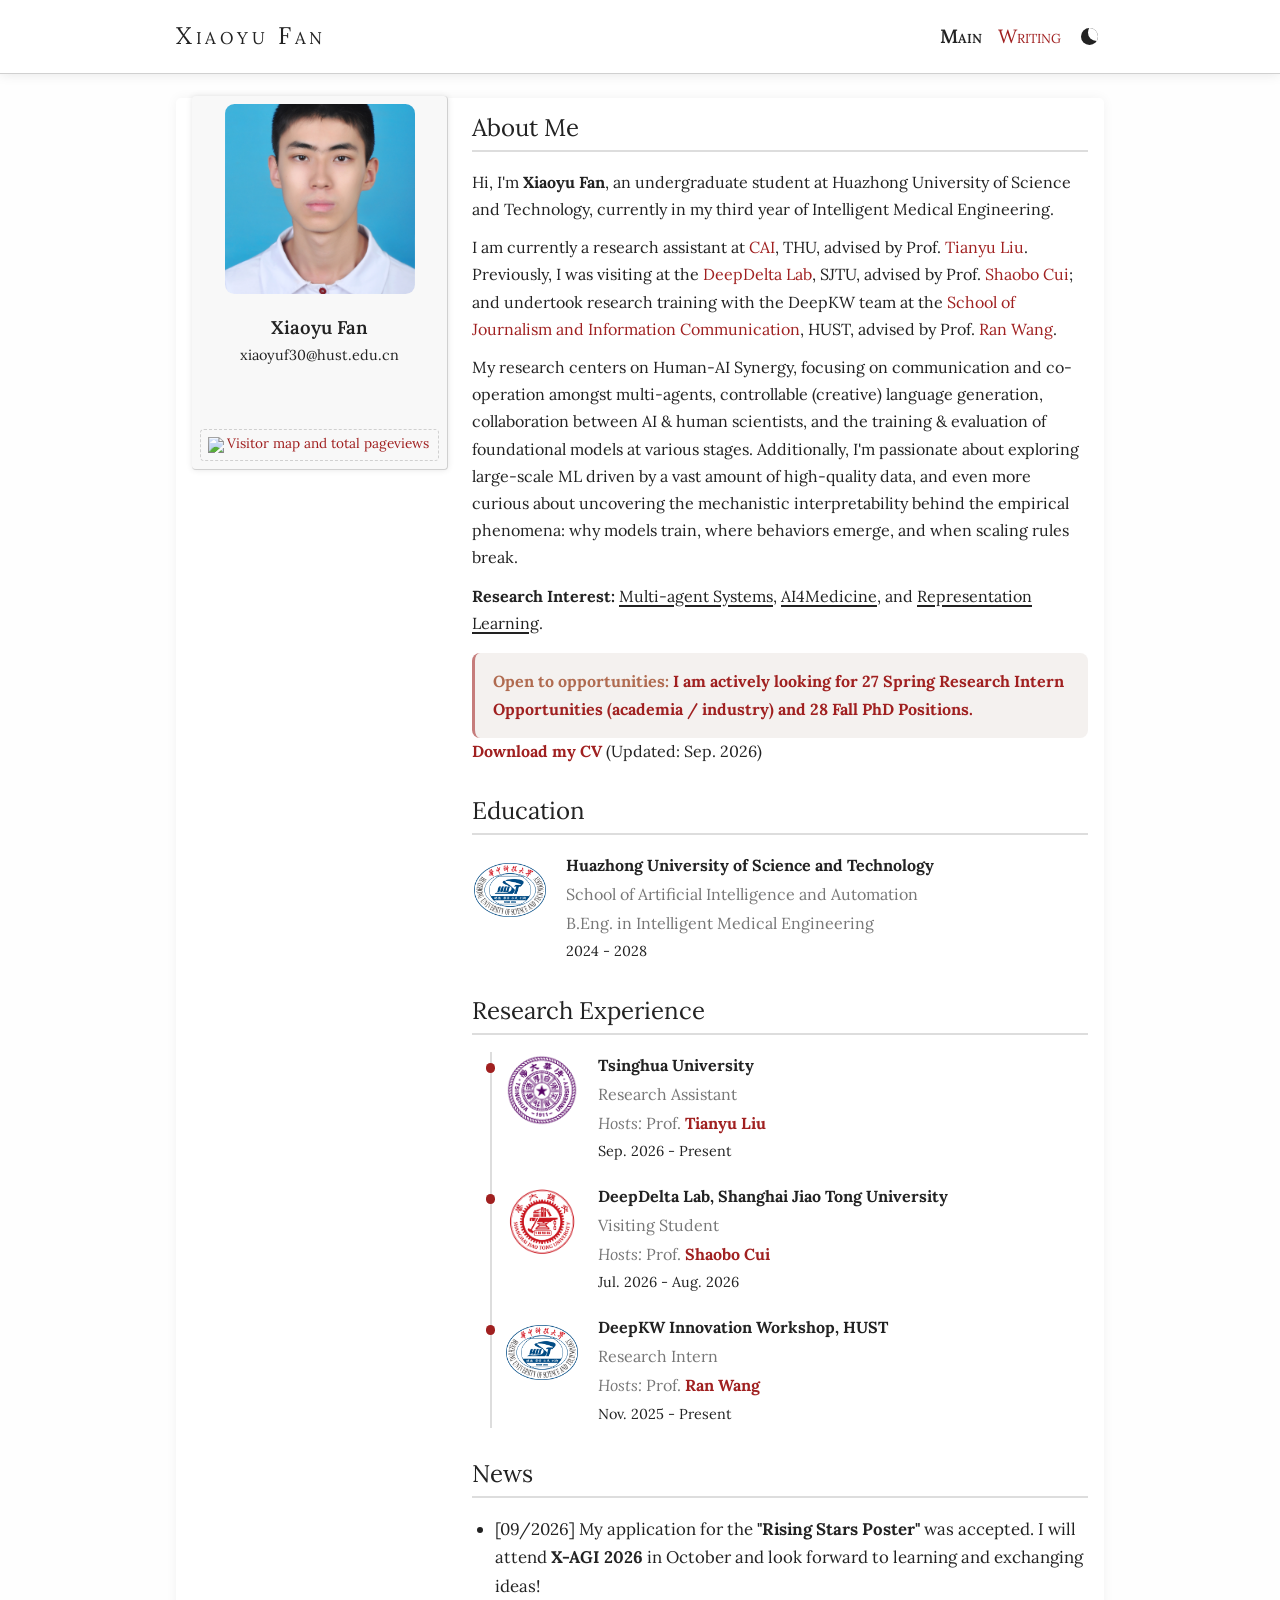
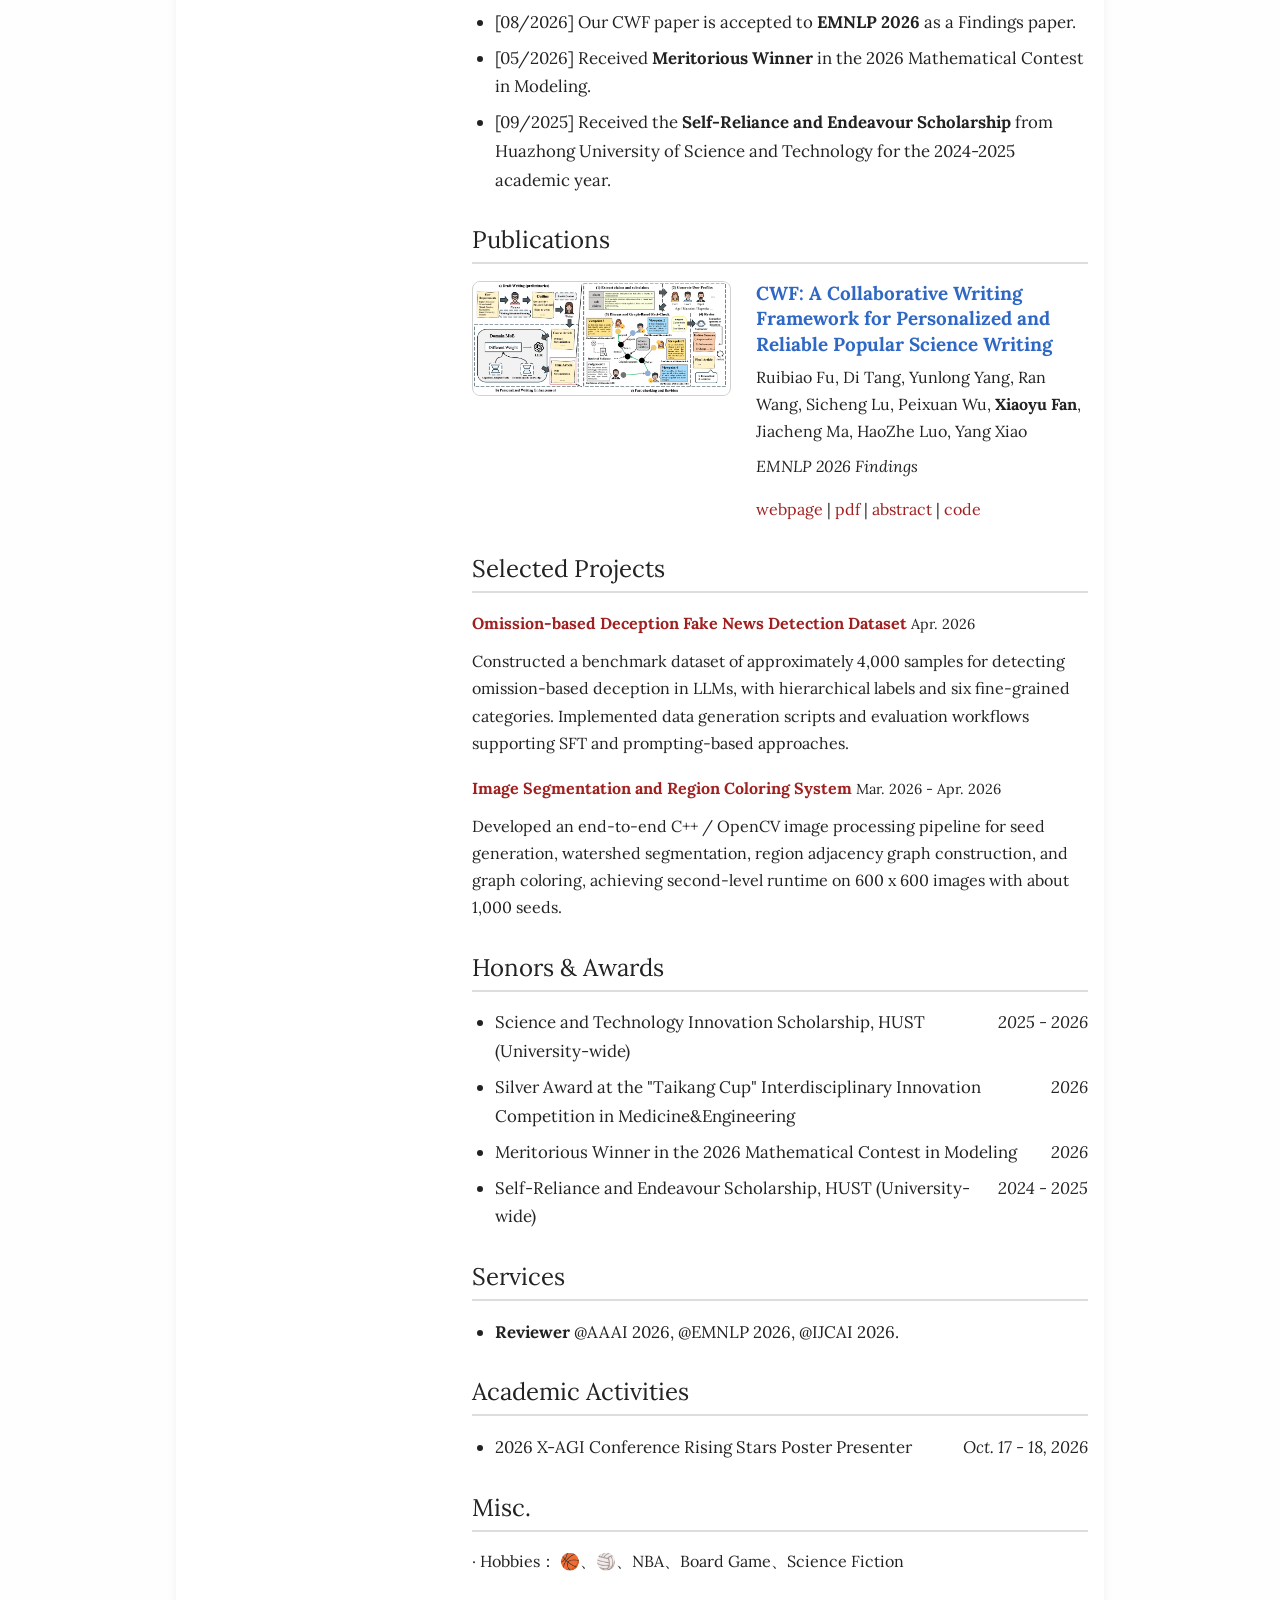
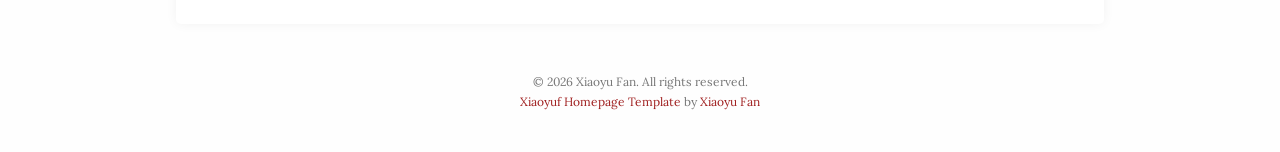
==== commit 236212a3: "Highlight current research opportunities" ====
--- a/index.html
+++ b/index.html
@@ -69,7 +69,7 @@
             <p>My research centers on Human-AI Synergy, focusing on communication and co-operation amongst multi-agents, controllable (creative) language generation, collaboration between AI &amp; human scientists, and the training &amp; evaluation of foundational models at various stages. Additionally, I'm passionate about exploring large-scale ML driven by a vast amount of high-quality data, and even more curious about uncovering the mechanistic interpretability behind the empirical phenomena: why models train, where behaviors emerge, and when scaling rules break.</p>
             <p><strong>Research Interest:</strong> <span class="research-keyword">Multi-agent Systems</span>, <span class="research-keyword">AI4Medicine</span>, and <span class="research-keyword">Representation Learning</span>.</p>
             <div class="opportunity-box">
-              <strong>Open to opportunities:</strong> I am always interested in potential collaborations and open to research internship opportunities in both academia and industry. Please feel free to reach out via email.
+              <strong>Open to opportunities:</strong> <span class="opportunity-message">I am actively looking for 27 Spring Research Intern Opportunities (academia / industry) and 28 Fall PhD Positions.</span>
             </div>
             <p><strong><a href="assets/cv/CV_XiaoyuFan.pdf?v=20260929" target="_blank" rel="noopener">Download my CV</a></strong> (Updated: Sep. 2026)</p>
           </div>
--- a/assets/css/theme-luka.css
+++ b/assets/css/theme-luka.css
@@ -368,6 +368,11 @@
   color: #b06b50;
 }
 
+body.theme-luka .opportunity-message {
+  color: var(--accent);
+  font-weight: 700;
+}
+
 body.theme-luka .research-keyword {
   text-decoration-line: underline;
   text-decoration-color: var(--text);
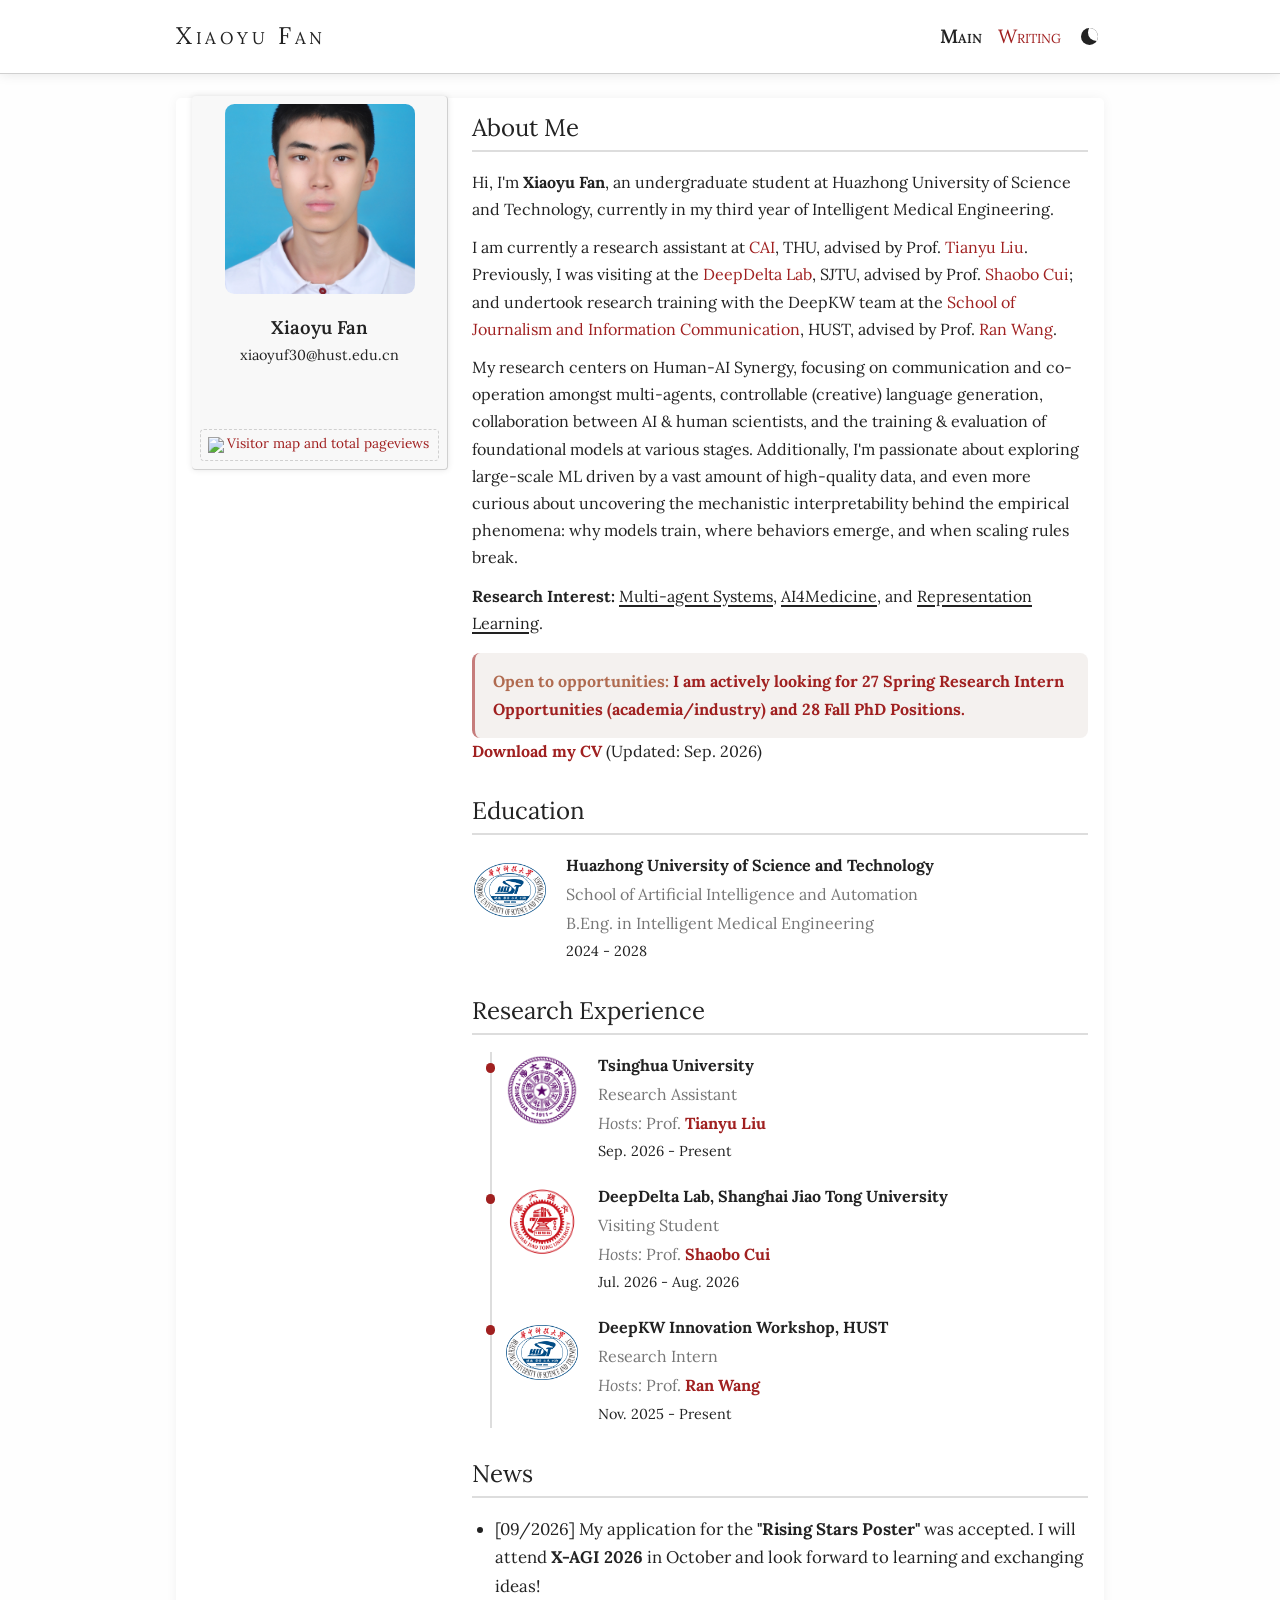
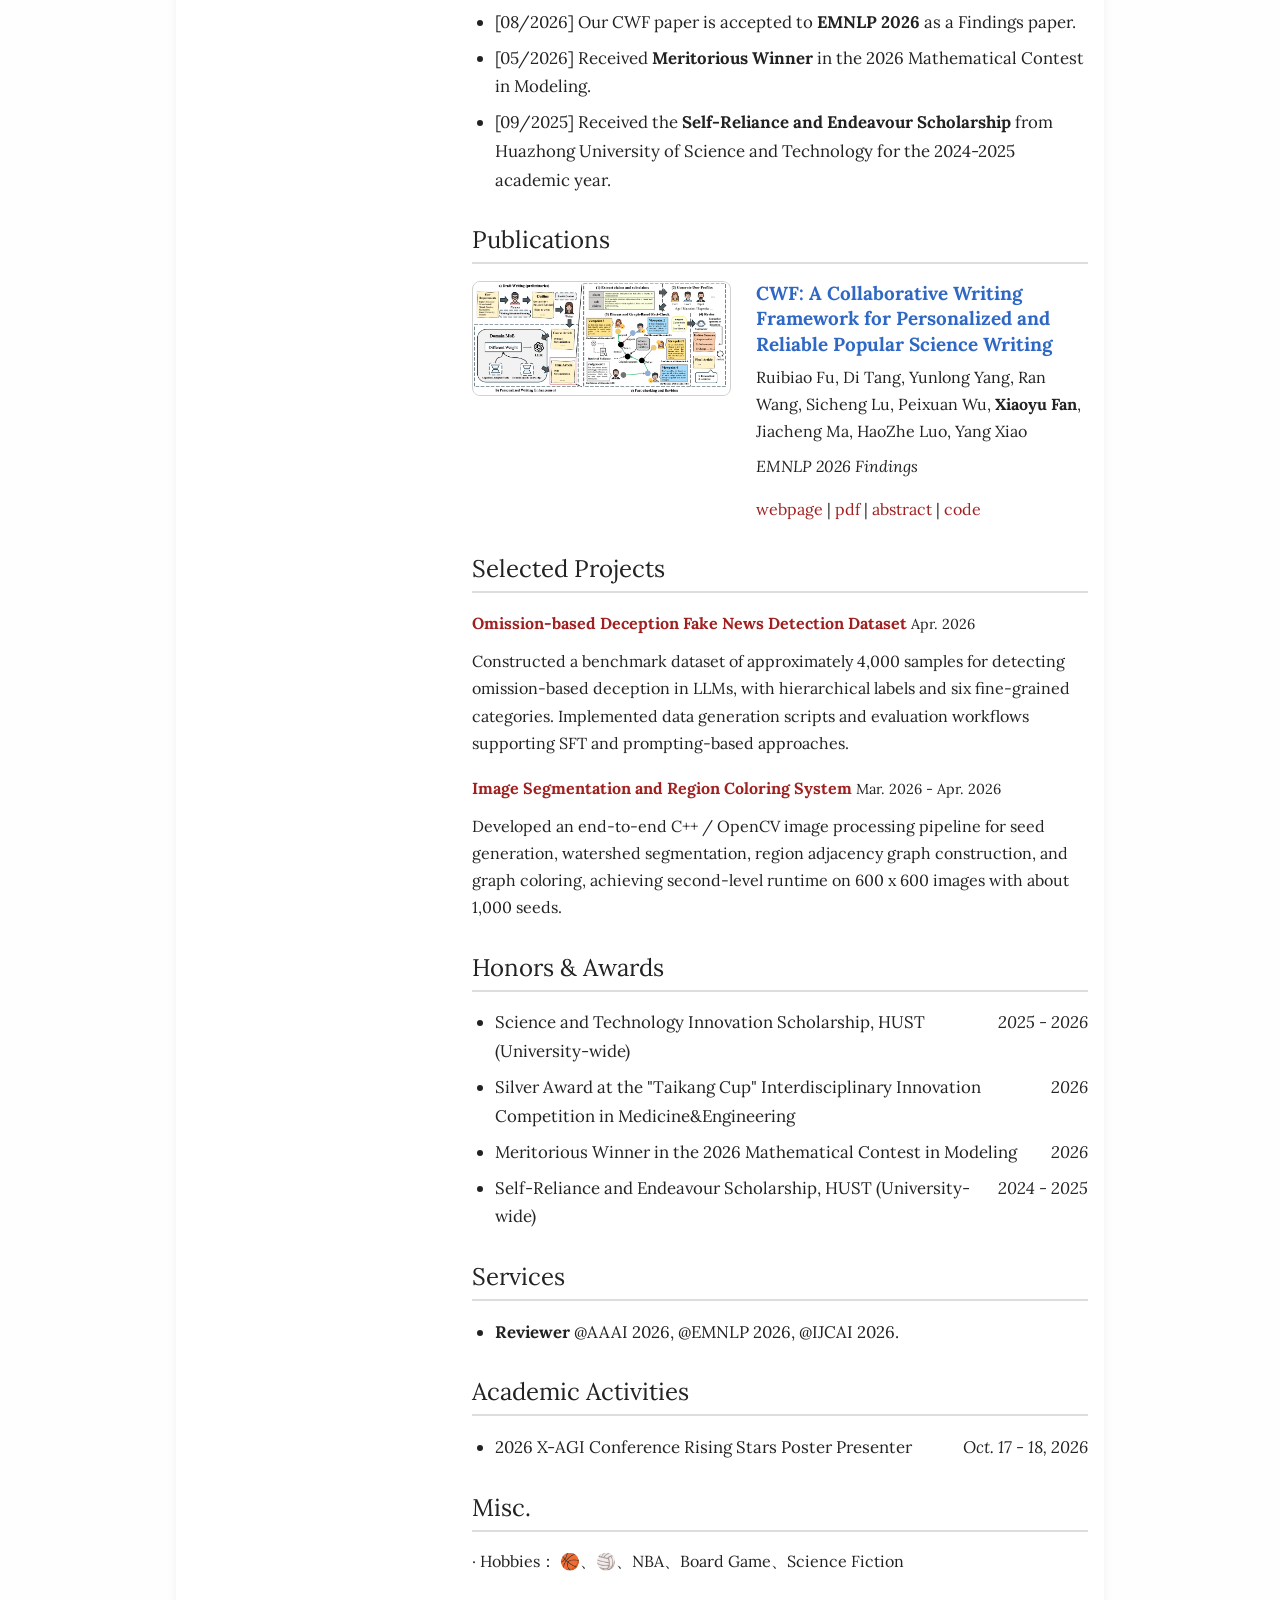
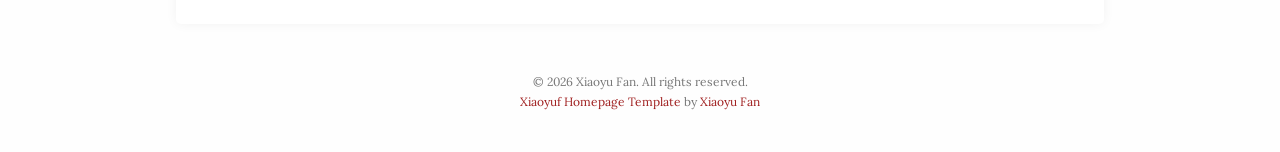
==== commit c94c3b04: "Refresh opportunity text and stylesheet version" ====
--- a/index.html
+++ b/index.html
@@ -14,7 +14,7 @@
 
   <link rel="stylesheet" href="assets/css/font_sans_serif.css">
   <script>try { document.documentElement.dataset.theme = localStorage.getItem('theme') === 'dark' ? 'dark' : 'light'; } catch (error) { document.documentElement.dataset.theme = 'light'; }</script>
-  <link rel="stylesheet" href="assets/css/theme-luka.css?v=20260929-moon">
+  <link rel="stylesheet" href="assets/css/theme-luka.css?v=20261009-opportunity">
 </head>
 <body class="theme-luka">
   <nav class="top-nav">
@@ -69,7 +69,7 @@
             <p>My research centers on Human-AI Synergy, focusing on communication and co-operation amongst multi-agents, controllable (creative) language generation, collaboration between AI &amp; human scientists, and the training &amp; evaluation of foundational models at various stages. Additionally, I'm passionate about exploring large-scale ML driven by a vast amount of high-quality data, and even more curious about uncovering the mechanistic interpretability behind the empirical phenomena: why models train, where behaviors emerge, and when scaling rules break.</p>
             <p><strong>Research Interest:</strong> <span class="research-keyword">Multi-agent Systems</span>, <span class="research-keyword">AI4Medicine</span>, and <span class="research-keyword">Representation Learning</span>.</p>
             <div class="opportunity-box">
-              <strong>Open to opportunities:</strong> <span class="opportunity-message">I am actively looking for 27 Spring Research Intern Opportunities (academia / industry) and 28 Fall PhD Positions.</span>
+              <strong>Open to opportunities:</strong> <span class="opportunity-message">I am actively looking for 27 Spring Research Intern Opportunities (academia/industry) and 28 Fall PhD Positions.</span>
             </div>
             <p><strong><a href="assets/cv/CV_XiaoyuFan.pdf?v=20260929" target="_blank" rel="noopener">Download my CV</a></strong> (Updated: Sep. 2026)</p>
           </div>
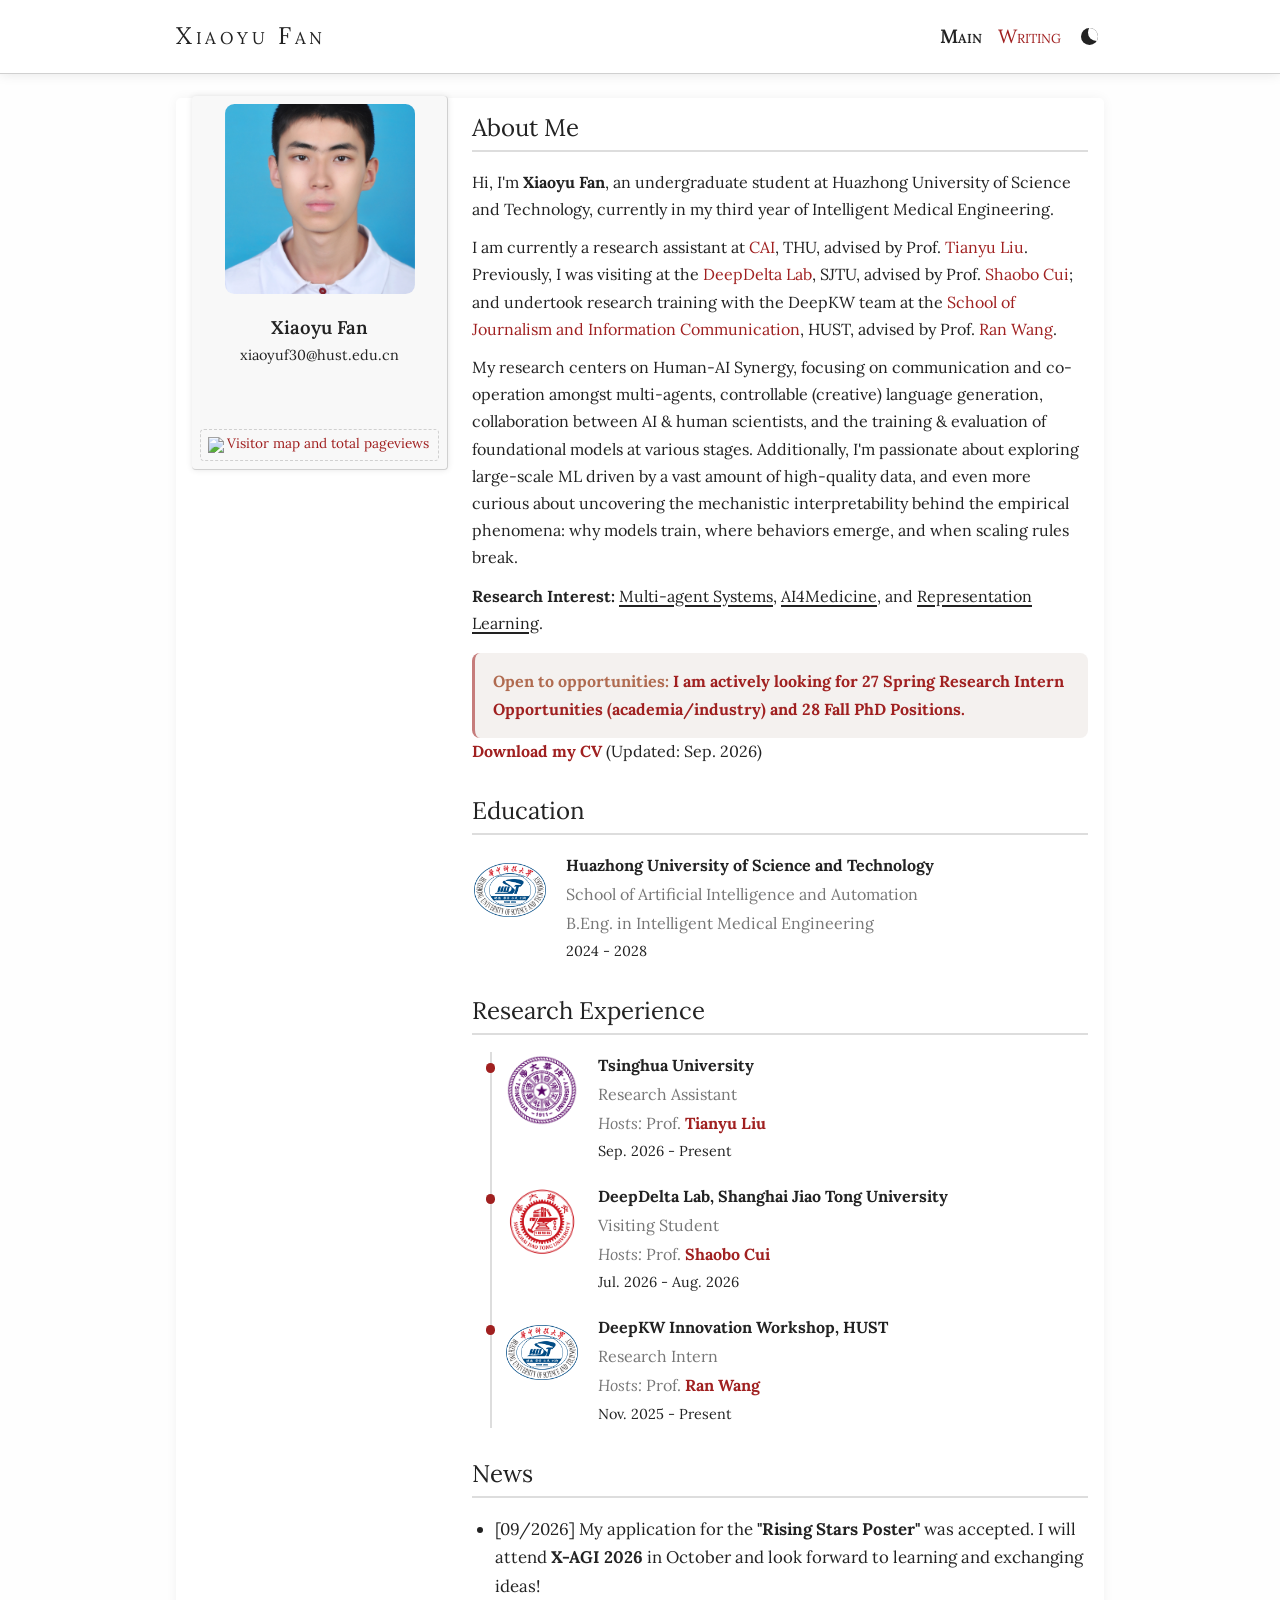
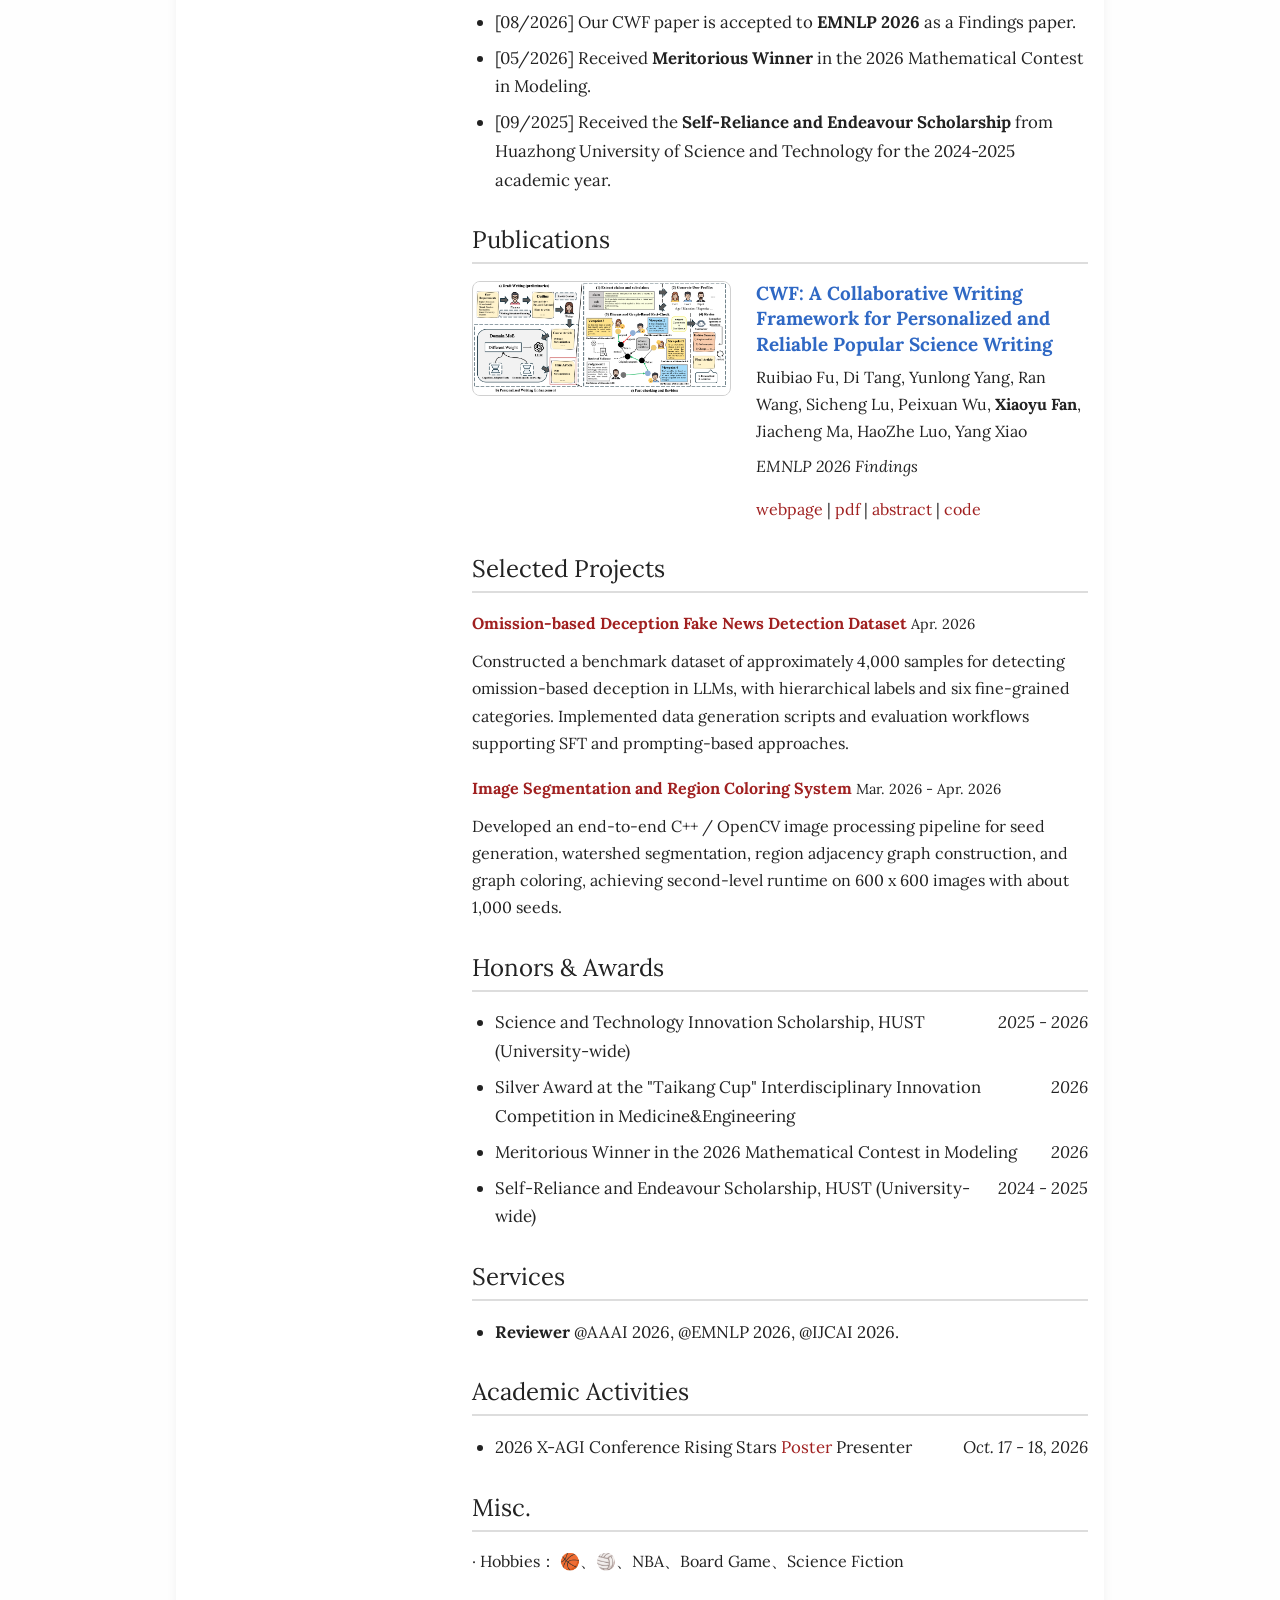
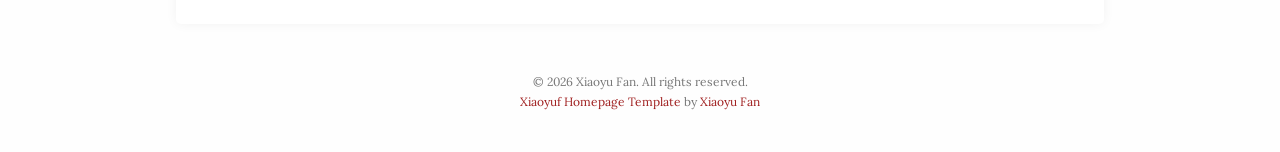
==== commit 9db796be: "Link X-AGI poster from academic activities" ====
--- a/index.html
+++ b/index.html
@@ -208,7 +208,7 @@
           <h2 class="section-title">Academic Activities</h2>
           <div class="section-body">
             <ul class="honors-list fancy">
-              <li><div class="honor-row"><span>2026 X-AGI Conference Rising Stars Poster Presenter</span><em class="honor-year">Oct. 17 - 18, 2026</em></div></li>
+              <li><div class="honor-row"><span>2026 X-AGI Conference Rising Stars <a href="assets/pdf/xiaoyu_hust_xagi26poster.pdf">Poster</a> Presenter</span><em class="honor-year">Oct. 17 - 18, 2026</em></div></li>
             </ul>
           </div>
         </div>
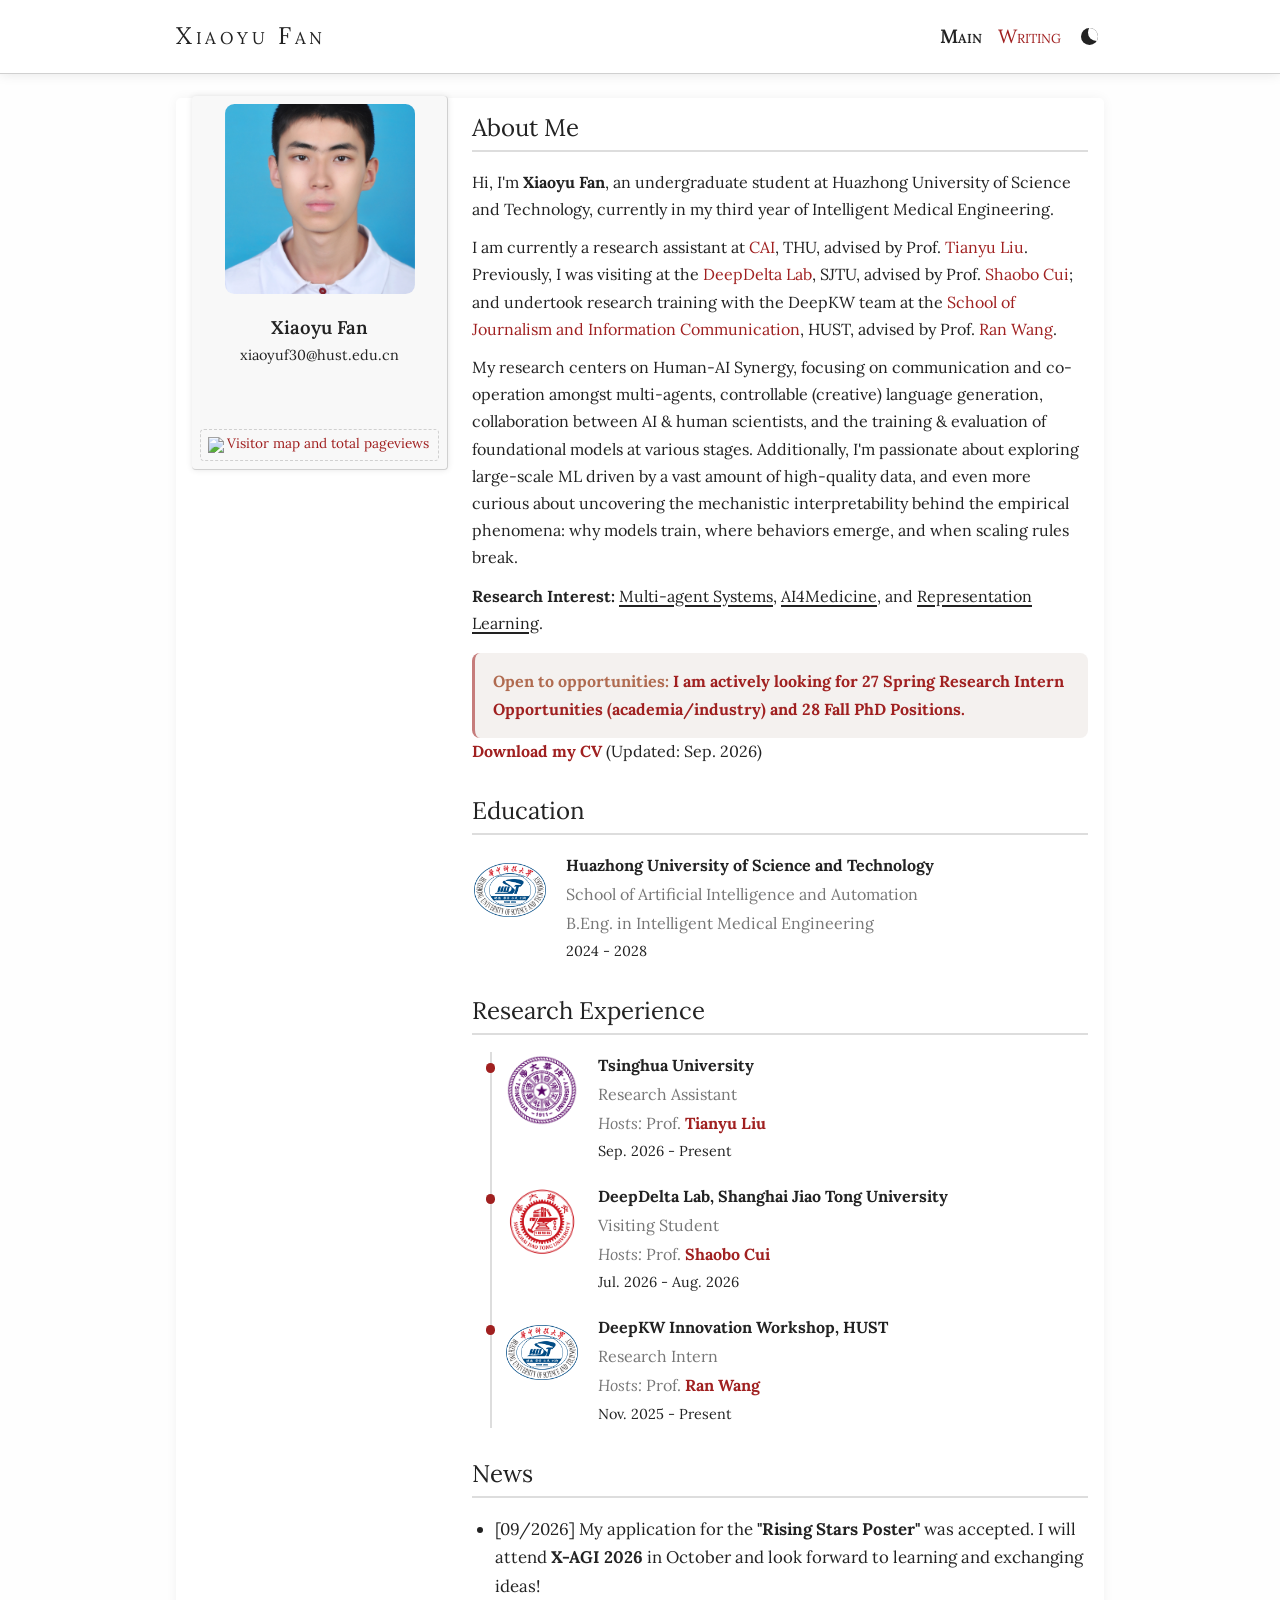
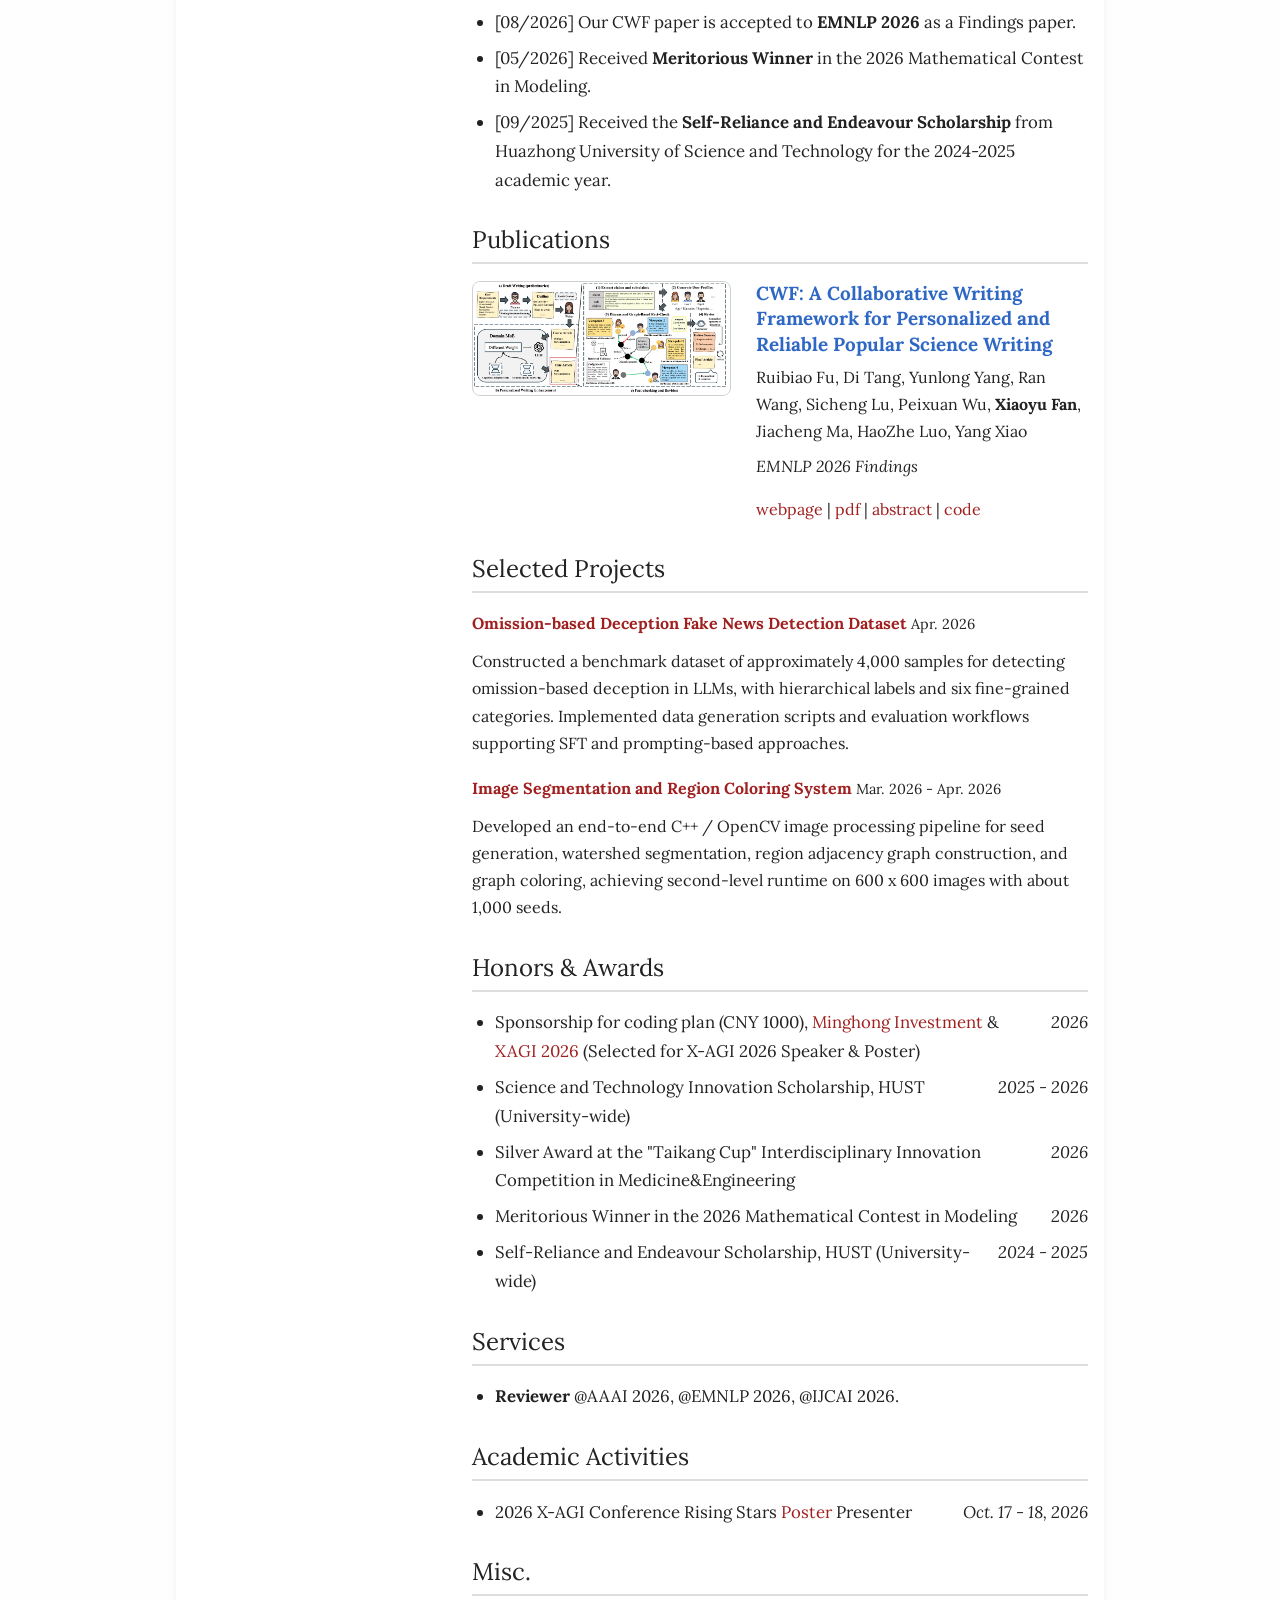
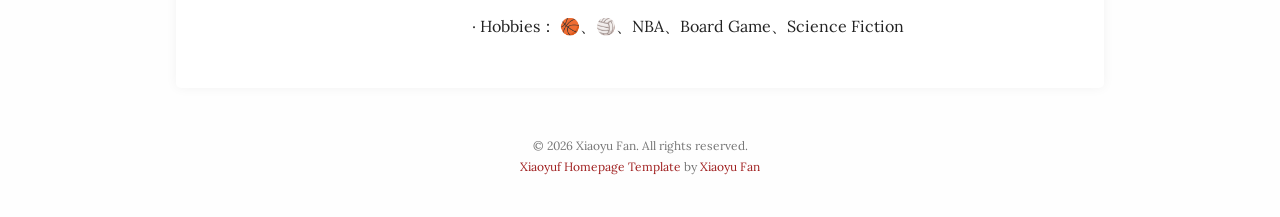
==== commit 15b18fab: "Add X-AGI sponsorship honor" ====
--- a/index.html
+++ b/index.html
@@ -187,6 +187,7 @@
           <h2 class="section-title">Honors &amp; Awards</h2>
           <div class="section-body">
             <ul class="honors-list fancy">
+              <li><div class="honor-row"><span>Sponsorship for coding plan (CNY 1000), <a href="https://mhfunds.com/" target="_blank" rel="noopener">Minghong Investment</a> &amp; <a href="https://www.x-agi.cc/" target="_blank" rel="noopener">XAGI 2026</a> (Selected for X-AGI 2026 Speaker &amp; Poster)</span><em class="honor-year">2026</em></div></li>
               <li><div class="honor-row"><span>Science and Technology Innovation Scholarship, HUST (University-wide)</span><em class="honor-year">2025 - 2026</em></div></li>
               <li><div class="honor-row"><span>Silver Award at the "Taikang Cup" Interdisciplinary Innovation Competition in Medicine&amp;Engineering</span><em class="honor-year">2026</em></div></li>
               <li><div class="honor-row"><span>Meritorious Winner in the 2026 Mathematical Contest in Modeling</span><em class="honor-year">2026</em></div></li>
